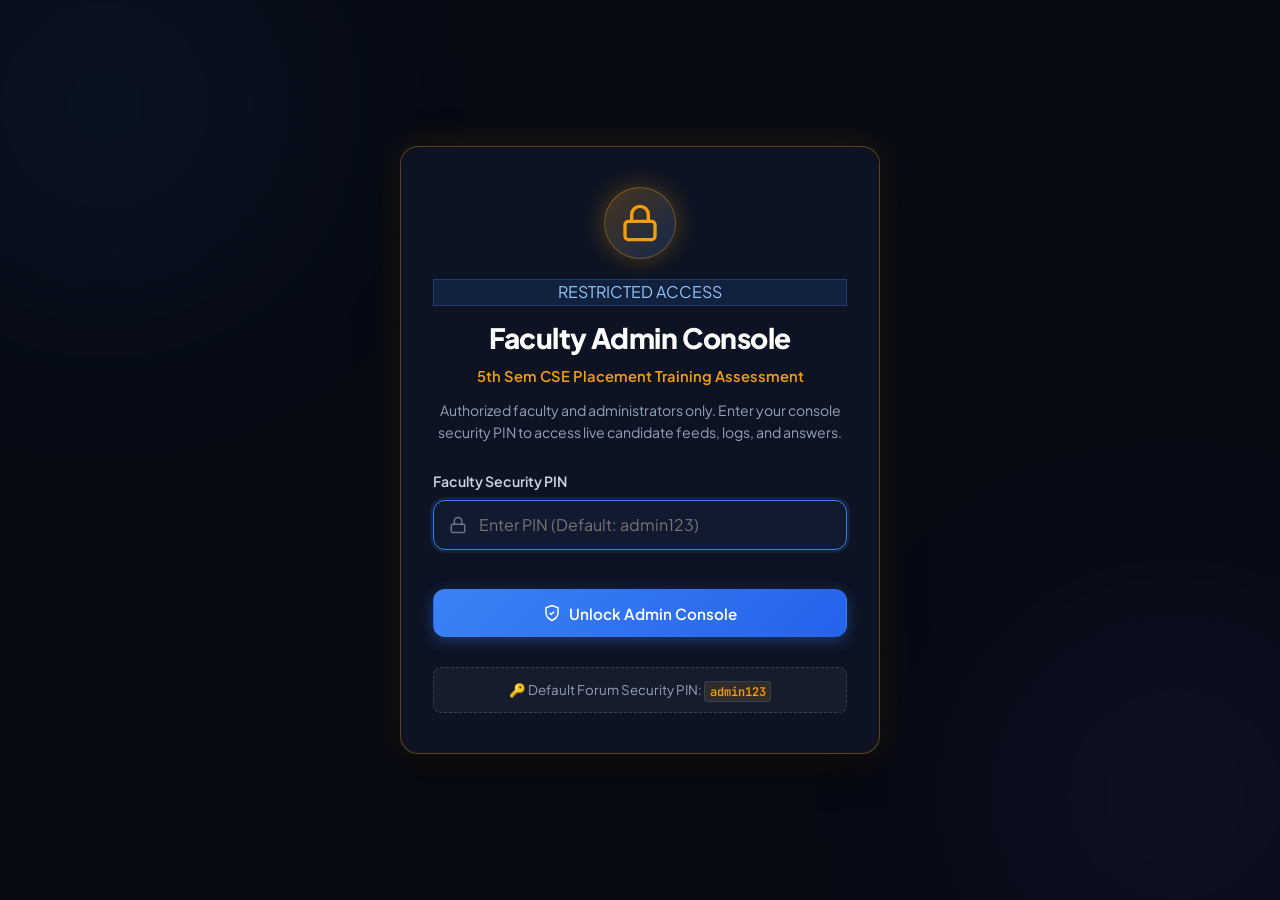
==== admin.html @ 7b8ca548 "Add CSE placement quiz arena Co-authored-by: Copilot <223556219+Copilot@users.noreply.github.com>" ====
<!DOCTYPE html>
<html lang="en">
<head>
  <meta charset="UTF-8">
  <meta name="viewport" content="width=device-width, initial-scale=1.0, maximum-scale=5.0, viewport-fit=cover">
  <meta name="theme-color" content="#070b14">
  <title>Faculty Admin Console | CSE Placement Quiz Arena</title>
  <meta name="description" content="Official Faculty and Administrator Console for monitoring live placement quiz attempts, tracking proctoring violations, reviewing student answer sheets, and analyzing question-level performance.">
  <!-- Fonts -->
  <link rel="preconnect" href="https://fonts.googleapis.com">
  <link rel="preconnect" href="https://fonts.gstatic.com" crossorigin>
  <link href="https://fonts.googleapis.com/css2?family=Plus+Jakarta+Sans:wght@400;500;600;700;800&family=JetBrains+Mono:wght@400;500;600&display=swap" rel="stylesheet">
  <link rel="stylesheet" href="style.css">
  <link rel="stylesheet" href="admin.css">
</head>
<body class="dark-theme admin-body">

  <!-- Ambient Glows -->
  <div class="ambient-glow glow-top-left"></div>
  <div class="ambient-glow glow-bottom-right"></div>

  <!-- Notification Toast Container -->
  <div id="toastContainer" class="toast-container" aria-live="polite"></div>

  <!-- ========================================== -->
  <!-- FACULTY LOGIN GATE / SECURITY SCREEN       -->
  <!-- ========================================== -->
  <div id="adminAuthGate" class="admin-auth-screen">
    <div class="card admin-auth-card">
      <div class="admin-auth-icon">
        <svg width="40" height="40" viewBox="0 0 24 24" fill="none" stroke="currentColor" stroke-width="2" stroke-linecap="round" stroke-linejoin="round">
          <rect width="18" height="11" x="3" y="11" rx="2" ry="2"/>
          <path d="M7 11V7a5 5 0 0 1 10 0v4"/>
        </svg>
      </div>

      <div class="badge-pill pill-primary" style="margin-bottom: 0.6rem;">RESTRICTED ACCESS</div>
      <h1 class="auth-title">Faculty Admin Console</h1>
      <p class="auth-subtitle">5th Sem CSE Placement Training Assessment</p>
      <p class="auth-desc">Authorized faculty and administrators only. Enter your console security PIN to access live candidate feeds, logs, and answers.</p>

      <form id="adminAuthForm" class="auth-form" novalidate>
        <div class="form-field">
          <label for="adminPinInput">Faculty Security PIN</label>
          <div class="input-container">
            <svg class="field-icon" width="18" height="18" viewBox="0 0 24 24" fill="none" stroke="currentColor" stroke-width="2"><rect width="18" height="11" x="3" y="11" rx="2" ry="2"/><path d="M7 11V7a5 5 0 0 1 10 0v4"/></svg>
            <input type="password" id="adminPinInput" placeholder="Enter PIN (Default: admin123)" autocomplete="current-password" required>
          </div>
          <div id="pinError" class="validation-message">Incorrect security PIN. Please try again.</div>
        </div>

        <button type="submit" id="unlockAdminBtn" class="btn btn-primary btn-full btn-touch">
          <svg width="18" height="18" viewBox="0 0 24 24" fill="none" stroke="currentColor" stroke-width="2"><path d="M12 22s8-4 8-10V5l-8-3-8 3v7c0 6 8 10 8 10z"/><polyline points="9 12 11 14 15 10"/></svg>
          <span>Unlock Admin Console</span>
        </button>

        <div class="pin-hint-box">
          <small>🔑 Default Forum Security PIN: <code>admin123</code></small>
        </div>
      </form>
    </div>
  </div>

  <!-- ========================================== -->
  <!-- MAIN ADMIN CONSOLE CONTENT                 -->
  <!-- ========================================== -->
  <div id="adminMainWrapper" class="admin-wrapper hidden">

    <!-- ADMIN HEADER & MASTHEAD -->
    <header class="admin-top-bar">
      <div class="admin-brand">
        <div class="admin-crest">
          <svg width="24" height="24" viewBox="0 0 24 24" fill="none" stroke="currentColor" stroke-width="2" stroke-linecap="round" stroke-linejoin="round">
            <path d="M12 22s8-4 8-10V5l-8-3-8 3v7c0 6 8 10 8 10z"/>
            <path d="M9 12l2 2 4-4"/>
          </svg>
        </div>
        <div class="admin-brand-info">
          <div class="brand-line-one">
            <span class="admin-title">Faculty Admin Console</span>
            <span class="console-tag">RESTRICTED</span>
          </div>
          <span class="admin-subtitle">5th Sem CSE Placement Assessment • Real-Time Oversight</span>
        </div>
      </div>

      <!-- Live Sync Status -->
      <div class="live-sync-indicator">
        <span class="sync-dot"></span>
        <span class="sync-text" id="syncStatusText">Live Feed Active</span>
      </div>

      <!-- Global Toolbar Actions -->
      <div class="admin-actions-bar">
        <button id="exportCsvBtn" class="btn btn-primary btn-sm btn-touch">
          <svg width="15" height="15" viewBox="0 0 24 24" fill="none" stroke="currentColor" stroke-width="2"><path d="M21 15v4a2 2 0 0 1-2 2H5a2 2 0 0 1-2-2v-4"/><polyline points="7 10 12 15 17 10"/><line x1="12" y1="15" x2="12" y2="3"/></svg>
          <span>Export CSV</span>
        </button>
        <button id="refreshFeedBtn" class="btn btn-secondary btn-sm btn-touch" title="Manually refresh all session records">
          <svg width="15" height="15" viewBox="0 0 24 24" fill="none" stroke="currentColor" stroke-width="2"><path d="M21 2v6h-6"/><path d="M3 12a9 9 0 0 1 15-6.7L21 8"/><path d="M3 22v-6h6"/><path d="M21 12a9 9 0 0 1-15 6.7L3 16"/></svg>
          <span>Refresh</span>
        </button>
        <button id="lockAdminBtn" class="btn btn-outline btn-sm btn-touch" title="Lock Console">
          <svg width="15" height="15" viewBox="0 0 24 24" fill="none" stroke="currentColor" stroke-width="2"><rect width="18" height="11" x="3" y="11" rx="2" ry="2"/><path d="M7 11V7a5 5 0 0 1 10 0v4"/></svg>
          <span>Lock</span>
        </button>
        <button id="clearAllRecordsBtn" class="btn btn-ghost text-rose btn-sm btn-touch" title="Clear all local candidate logs">
          <svg width="15" height="15" viewBox="0 0 24 24" fill="none" stroke="currentColor" stroke-width="2"><polyline points="3 6 5 6 21 6"/><path d="M19 6v14a2 2 0 0 1-2 2H7a2 2 0 0 1-2-2V6m3 0V4a2 2 0 0 1 2-2h4a2 2 0 0 1 2 2v2"/></svg>
          <span>Reset</span>
        </button>
      </div>
    </header>

    <!-- MAIN ADMIN DASHBOARD CONTAINER -->
    <main class="admin-main-container">
      
      <!-- 6 Executive KPI Metric Tiles -->
      <section class="kpi-grid">
        <div class="card kpi-card border-blue">
          <div class="kpi-icon-box icon-blue">
            <svg width="24" height="24" viewBox="0 0 24 24" fill="none" stroke="currentColor" stroke-width="2"><path d="M17 21v-2a4 4 0 0 0-4-4H5a4 4 0 0 0-4 4v2"/><circle cx="9" cy="7" r="4"/><path d="M23 21v-2a4 4 0 0 0-3-3.87"/><path d="M16 3.13a4 4 0 0 1 0 7.75"/></svg>
          </div>
          <div class="kpi-details">
            <span class="kpi-label">Total Submissions</span>
            <strong id="kpiTotalCandidates" class="kpi-value">0</strong>
            <span class="kpi-hint">Completed attempts logged</span>
          </div>
        </div>

        <div class="card kpi-card border-purple">
          <div class="kpi-icon-box icon-purple">
            <svg width="24" height="24" viewBox="0 0 24 24" fill="none" stroke="currentColor" stroke-width="2"><circle cx="12" cy="8" r="7"/><polyline points="8.21 13.89 7 23 12 20 17 23 15.79 13.88"/></svg>
          </div>
          <div class="kpi-details">
            <span class="kpi-label">Class Average Score</span>
            <strong id="kpiAverageScore" class="kpi-value">0.0 <small>/ 30</small></strong>
            <span class="kpi-hint" id="kpiAveragePct">0.0% Mean Accuracy</span>
          </div>
        </div>

        <div class="card kpi-card border-green">
          <div class="kpi-icon-box icon-green">
            <svg width="24" height="24" viewBox="0 0 24 24" fill="none" stroke="currentColor" stroke-width="2"><polyline points="20 6 9 17 4 12"/></svg>
          </div>
          <div class="kpi-details">
            <span class="kpi-label">Placement Ready (27+)</span>
            <strong id="kpiPlacementReadyCount" class="kpi-value text-green">0</strong>
            <span class="kpi-hint" id="kpiPlacementReadyPct">0% of cohort</span>
          </div>
        </div>

        <div class="card kpi-card border-gold">
          <div class="kpi-icon-box icon-gold">
            <svg width="24" height="24" viewBox="0 0 24 24" fill="none" stroke="currentColor" stroke-width="2"><circle cx="12" cy="12" r="10"/><path d="m9 12 2 2 4-4"/></svg>
          </div>
          <div class="kpi-details">
            <span class="kpi-label">Cohort High Score</span>
            <strong id="kpiHighScore" class="kpi-value">0 <small>/ 30</small></strong>
            <span class="kpi-hint" id="kpiHighScoreStudent">Top Performer</span>
          </div>
        </div>

        <div class="card kpi-card border-rose">
          <div class="kpi-icon-box icon-rose">
            <svg width="24" height="24" viewBox="0 0 24 24" fill="none" stroke="currentColor" stroke-width="2"><circle cx="12" cy="12" r="10"/><line x1="12" y1="8" x2="12" y2="12"/><line x1="12" y1="16" x2="12.01" y2="16"/></svg>
          </div>
          <div class="kpi-details">
            <span class="kpi-label">Tab-Switch Violations</span>
            <strong id="kpiViolationCount" class="kpi-value text-rose">0</strong>
            <span class="kpi-hint">Terminated for cheating</span>
          </div>
        </div>

        <div class="card kpi-card border-emerald">
          <div class="kpi-icon-box icon-emerald">
            <svg width="24" height="24" viewBox="0 0 24 24" fill="none" stroke="currentColor" stroke-width="2"><circle cx="12" cy="12" r="10"/><polyline points="12 6 12 12 16 14"/></svg>
          </div>
          <div class="kpi-details">
            <span class="kpi-label">Live Active Sessions</span>
            <strong id="kpiActiveSessionsCount" class="kpi-value text-blue">0</strong>
            <span class="kpi-hint" id="kpiActiveDetails">No active candidate</span>
          </div>
        </div>
      </section>

      <!-- REAL-TIME ACTIVE SESSIONS BANNER -->
      <section id="activeSessionsSection" class="active-sessions-panel card hidden">
        <div class="panel-header-row">
          <div class="panel-title-group">
            <span class="pulse-indicator"></span>
            <h3 class="panel-title">In-Progress Assessment Feed</h3>
          </div>
          <span class="badge-pill pill-primary">Live Candidate Sync</span>
        </div>
        <div id="activeSessionsList" class="active-sessions-list">
          <!-- Generated dynamically via JS -->
        </div>
      </section>

      <!-- CANDIDATE DIRECTORY & SUBMISSIONS TABLE -->
      <section class="card directory-card">
        <div class="directory-toolbar">
          <div class="dir-title-box">
            <h2 class="dir-title">Candidate Assessment Log</h2>
            <p class="dir-desc">Complete chronological record of student submissions, scores, and proctoring logs.</p>
          </div>

          <div class="dir-controls">
            <!-- Search input -->
            <div class="dir-search-wrap">
              <svg class="search-icon" width="16" height="16" viewBox="0 0 24 24" fill="none" stroke="currentColor" stroke-width="2"><circle cx="11" cy="11" r="8"/><line x1="21" y1="21" x2="16.65" y2="16.65"/></svg>
              <input type="text" id="candidateSearchInput" placeholder="Search by Student Name or USN..." autocomplete="off">
            </div>

            <!-- Status Filter Pills -->
            <div class="dir-filters">
              <button class="dir-filter-tab active" data-filter="all">All (<span id="countTabAll">0</span>)</button>
              <button class="dir-filter-tab" data-filter="completed">Completed (<span id="countTabCompleted">0</span>)</button>
              <button class="dir-filter-tab filter-disqualified" data-filter="disqualified">⚠️ Disqualified (<span id="countTabDisqualified">0</span>)</button>
              <button class="dir-filter-tab" data-filter="top">Placement Ready (<span id="countTabTop">0</span>)</button>
            </div>
          </div>
        </div>

        <!-- Candidate Submissions Table -->
        <div class="table-responsive">
          <table class="admin-table" id="candidatesTable">
            <thead>
              <tr>
                <th>ID</th>
                <th>Date &amp; Time</th>
                <th>Student Name</th>
                <th>USN</th>
                <th>Score (/30)</th>
                <th>Accuracy</th>
                <th>Duration</th>
                <th>Proctoring Status</th>
                <th>Verdict</th>
                <th>Actions</th>
              </tr>
            </thead>
            <tbody id="candidatesTableBody">
              <!-- Dynamic rows -->
            </tbody>
          </table>
        </div>

        <!-- Empty State -->
        <div id="tableEmptyState" class="table-empty-box hidden">
          <div class="empty-icon">📂</div>
          <h3>No Assessment Records Found</h3>
          <p>No student submissions match your query. Students who take the quiz from the student portal will appear here in real time.</p>
        </div>
      </section>

      <!-- QUESTION-LEVEL ERROR & DIFFICULTY ANALYTICS -->
      <section class="card analytics-card">
        <div class="analytics-header">
          <div>
            <h3 class="analytics-title">Question-Level Performance &amp; Difficulty Matrix</h3>
            <p class="analytics-subtitle">Item analysis across all 30 syllabus questions to identify cohort knowledge gaps and challenging topics.</p>
          </div>
        </div>

        <div class="question-analytics-grid" id="questionAnalyticsGrid">
          <!-- 30 question cards generated dynamically -->
        </div>
      </section>

    </main>
  </div>

  <!-- ========================================== -->
  <!-- MODAL: CANDIDATE SUBMISSION INSPECTOR      -->
  <!-- ========================================== -->
  <div id="inspectorModal" class="modal-overlay" role="dialog" aria-modal="true" aria-labelledby="inspectorCandidateName">
    <div class="card modal-content-box modal-wide inspector-modal-box">
      <div class="inspector-header">
        <div>
          <span class="meta-pill pill-primary">CANDIDATE RESPONSE AUDIT</span>
          <h2 id="inspectorCandidateName" class="inspector-name">Candidate Name</h2>
          <div class="inspector-meta-row">
            <span class="inspector-meta-tag">USN: <strong id="inspectorCandidateUSN">USN</strong></span>
            <span class="inspector-meta-tag">Timestamp: <strong id="inspectorTimestamp">Date</strong></span>
            <span class="inspector-meta-tag">Time Taken: <strong id="inspectorDuration">Duration</strong></span>
            <span class="inspector-meta-tag">Score: <strong id="inspectorScore" class="text-green">0 / 30</strong> (<span id="inspectorPct">0%</span>)</span>
          </div>
        </div>
        <button id="closeInspectorModalBtn" class="modal-close-btn" aria-label="Close Inspector">&times;</button>
      </div>

      <div id="inspectorViolationNotice" class="alert-box-warning hidden" style="margin: 1rem 0;">
        ⚠️ <strong>Security Violation:</strong> This candidate was disqualified and auto-submitted for switching browser tabs or leaving the examination app.
      </div>

      <div class="inspector-body" id="inspectorQuestionsList">
        <!-- 30 question responses rendered dynamically -->
      </div>

      <div class="modal-footer-toolbar" style="margin-top: 1.5rem;">
        <button id="printInspectorSheetBtn" class="btn btn-secondary btn-touch">
          <svg width="15" height="15" viewBox="0 0 24 24" fill="none" stroke="currentColor" stroke-width="2"><polyline points="6 9 6 2 18 2 18 9"/><path d="M6 18H4a2 2 0 0 1-2-2v-5a2 2 0 0 1 2-2h16a2 2 0 0 1 2 2v5a2 2 0 0 1-2 2h-2"/><rect width="12" height="8" x="6" y="14"/></svg>
          <span>Print Audit Sheet</span>
        </button>
        <button id="closeInspectorFooterBtn" class="btn btn-primary btn-touch">Close</button>
      </div>
    </div>
  </div>

  <!-- Scripts -->
  <script src="questions.js"></script>
  <script src="admin.js"></script>
</body>
</html>
---- style.css ----
/* ==========================================================================
   CSE PLACEMENT QUIZ ARENA - STYLESHEET
   Mobile-First & Fully Responsive Architecture (Phone, Tablet, Desktop)
   Dark Navy / Charcoal Theme with Electric Blue & Violet Accents
   Includes Strict Tab-Switching Proctoring & Native-App Style Mobile UI
   ========================================================================== */

:root {
  /* Color Palette */
  --bg-dark: #070a12;
  --bg-canvas: #0c1220;
  --bg-surface: #111a2e;
  --bg-surface-elevated: #16223b;
  --bg-card: rgba(17, 26, 46, 0.88);
  --bg-card-hover: rgba(22, 34, 59, 0.96);
  --bg-input: #0e1526;

  /* Accent Colors */
  --primary: #3b82f6;
  --primary-hover: #2563eb;
  --primary-glow: rgba(59, 130, 246, 0.35);
  --primary-subtle: rgba(59, 130, 246, 0.12);

  --violet: #8b5cf6;
  --violet-hover: #7c3aed;
  --violet-glow: rgba(139, 92, 246, 0.3);
  --violet-subtle: rgba(139, 92, 246, 0.12);

  --emerald: #10b981;
  --emerald-hover: #059669;
  --emerald-subtle: rgba(16, 185, 129, 0.15);
  --emerald-border: rgba(16, 185, 129, 0.4);

  --amber: #f59e0b;
  --amber-subtle: rgba(245, 158, 11, 0.15);
  --amber-border: rgba(245, 158, 11, 0.4);

  --rose: #ef4444;
  --rose-subtle: rgba(239, 68, 68, 0.15);
  --rose-border: rgba(239, 68, 68, 0.4);

  /* Text Colors */
  --text-main: #f8fafc;
  --text-secondary: #cbd5e1;
  --text-muted: #94a3b8;
  --text-dim: #64748b;

  /* Borders & Shadows */
  --border-subtle: rgba(255, 255, 255, 0.08);
  --border-medium: rgba(255, 255, 255, 0.15);
  --border-primary: rgba(59, 130, 246, 0.4);
  --shadow-sm: 0 2px 8px rgba(0, 0, 0, 0.3);
  --shadow-md: 0 8px 24px rgba(0, 0, 0, 0.4);
  --shadow-lg: 0 16px 40px rgba(0, 0, 0, 0.5);
  --shadow-glow: 0 0 25px var(--primary-glow);

  /* Radii */
  --radius-sm: 8px;
  --radius-md: 12px;
  --radius-lg: 18px;
  --radius-xl: 26px;
  --radius-full: 9999px;

  /* Typography */
  --font-sans: 'Plus Jakarta Sans', system-ui, -apple-system, sans-serif;
  --font-mono: 'JetBrains Mono', monospace;
  --transition: all 0.2s cubic-bezier(0.16, 1, 0.3, 1);
}

/* ==========================================================================
   RESET & MOBILE BASE STYLES
   ========================================================================== */

*, *::before, *::after {
  box-sizing: border-box;
  margin: 0;
  padding: 0;
  -webkit-tap-highlight-color: transparent;
}

html {
  scroll-behavior: smooth;
  font-size: 16px;
}

body {
  font-family: var(--font-sans);
  background-color: var(--bg-dark);
  color: var(--text-main);
  line-height: 1.55;
  min-height: 100vh;
  min-height: 100dvh;
  position: relative;
  overflow-x: hidden;
  -webkit-font-smoothing: antialiased;
}

/* Code badge snippet styling */
code, .code-snippet {
  font-family: var(--font-mono);
  background-color: rgba(59, 130, 246, 0.12);
  color: #93c5fd;
  padding: 0.15rem 0.45rem;
  border-radius: 4px;
  border: 1px solid rgba(59, 130, 246, 0.25);
  font-size: 0.9em;
  font-weight: 500;
  word-break: break-word;
}

/* Ambient Glow Blobs */
.ambient-glow {
  position: fixed;
  width: 450px;
  height: 450px;
  border-radius: 50%;
  filter: blur(130px);
  pointer-events: none;
  z-index: 0;
  opacity: 0.18;
}

.glow-top-left {
  top: -120px;
  left: -120px;
  background: radial-gradient(circle, var(--primary) 0%, transparent 70%);
}

.glow-bottom-right {
  bottom: -120px;
  right: -120px;
  background: radial-gradient(circle, var(--violet) 0%, transparent 70%);
}

/* ==========================================================================
   SCREEN MANAGEMENT
   ========================================================================== */

.screen {
  display: none;
  position: relative;
  z-index: 1;
  width: 100%;
  animation: fadeIn 0.25s cubic-bezier(0.16, 1, 0.3, 1) forwards;
}

.screen.active {
  display: block;
}

@keyframes fadeIn {
  from {
    opacity: 0;
    transform: translateY(6px);
  }
  to {
    opacity: 1;
    transform: translateY(0);
  }
}

/* Card Base */
.card {
  background: var(--bg-card);
  backdrop-filter: blur(14px);
  -webkit-backdrop-filter: blur(14px);
  border: 1px solid var(--border-subtle);
  border-radius: var(--radius-lg);
  box-shadow: var(--shadow-md);
  transition: var(--transition);
}

/* Utility Colors & Text */
.text-green { color: var(--emerald) !important; }
.text-amber { color: var(--amber) !important; }
.text-rose { color: var(--rose) !important; }
.text-blue { color: var(--primary) !important; }
.hidden { display: none !important; }

/* ==========================================================================
   BUTTONS & TOUCH CONTROLS
   ========================================================================== */

.btn {
  display: inline-flex;
  align-items: center;
  justify-content: center;
  gap: 0.5rem;
  padding: 0.75rem 1.4rem;
  font-family: var(--font-sans);
  font-size: 0.95rem;
  font-weight: 600;
  border-radius: var(--radius-md);
  border: 1px solid transparent;
  cursor: pointer;
  transition: var(--transition);
  text-decoration: none;
  user-select: none;
  white-space: nowrap;
  touch-action: manipulation;
}

.btn:active, .btn-touch:active {
  transform: scale(0.97);
}

.btn:disabled {
  opacity: 0.45;
  cursor: not-allowed;
  pointer-events: none;
}

.btn-touch {
  min-height: 48px;
}

.btn-primary {
  background: linear-gradient(135deg, var(--primary) 0%, #2563eb 100%);
  color: #ffffff;
  box-shadow: 0 4px 14px var(--primary-glow);
}

.btn-primary:hover:not(:disabled) {
  background: linear-gradient(135deg, #60a5fa 0%, var(--primary) 100%);
  box-shadow: 0 6px 20px rgba(59, 130, 246, 0.5);
}

.btn-accent {
  background: linear-gradient(135deg, var(--violet) 0%, #6d28d9 100%);
  color: #ffffff;
  box-shadow: 0 4px 14px var(--violet-glow);
}

.btn-secondary {
  background: var(--bg-surface);
  border: 1px solid var(--border-medium);
  color: var(--text-secondary);
}

.btn-outline {
  background: transparent;
  border: 1px solid var(--border-medium);
  color: var(--text-secondary);
}

.btn-danger {
  background: linear-gradient(135deg, #ef4444 0%, #dc2626 100%);
  color: #ffffff;
  box-shadow: 0 4px 12px rgba(239, 68, 68, 0.3);
}

.btn-ghost {
  background: transparent;
  border: none;
  color: var(--text-muted);
}

.btn-cta {
  padding: 0.9rem 1.8rem;
  font-size: 1.05rem;
}

.btn-sm {
  padding: 0.45rem 0.9rem;
  font-size: 0.85rem;
  min-height: 38px;
}

.btn-full {
  width: 100%;
}

/* ==========================================================================
   SCREEN 1: LANDING & REGISTRATION (PHONE OPTIMIZED)
   ========================================================================== */

.landing-hero {
  text-align: center;
  padding: 2.2rem 1.2rem 1.4rem;
  max-width: 880px;
  margin: 0 auto;
}

.hero-top-badge {
  display: inline-flex;
  align-items: center;
  gap: 0.4rem;
  padding: 0.3rem 0.8rem;
  background: rgba(59, 130, 246, 0.1);
  border: 1px solid rgba(59, 130, 246, 0.25);
  border-radius: var(--radius-full);
  font-size: 0.76rem;
  font-weight: 700;
  color: #93c5fd;
  text-transform: uppercase;
  letter-spacing: 0.05em;
  margin-bottom: 0.9rem;
}

.pulse-indicator {
  width: 8px;
  height: 8px;
  background-color: var(--emerald);
  border-radius: 50%;
  box-shadow: 0 0 8px var(--emerald);
  animation: pulse 2s infinite;
}

@keyframes pulse {
  0%, 100% { opacity: 1; transform: scale(1); }
  50% { opacity: 0.4; transform: scale(0.8); }
}

.hero-logo-box {
  margin-bottom: 0.8rem;
}

.logo-shield {
  width: 64px;
  height: 64px;
  border-radius: var(--radius-md);
  background: linear-gradient(135deg, rgba(59, 130, 246, 0.2) 0%, rgba(139, 92, 246, 0.2) 100%);
  border: 1px solid var(--border-medium);
  display: inline-flex;
  align-items: center;
  justify-content: center;
  color: var(--primary);
  box-shadow: 0 8px 30px var(--primary-glow);
}

.hero-headline {
  font-size: 2.2rem;
  font-weight: 800;
  letter-spacing: -0.03em;
  background: linear-gradient(135deg, #ffffff 30%, #94a3b8 100%);
  -webkit-background-clip: text;
  -webkit-text-fill-color: transparent;
  margin-bottom: 0.3rem;
  line-height: 1.15;
}

.hero-subheadline {
  font-size: 1.05rem;
  font-weight: 600;
  color: #a78bfa;
  margin-bottom: 0.8rem;
}

.hero-brief {
  color: var(--text-muted);
  font-size: 0.92rem;
  max-width: 640px;
  margin: 0 auto 1.2rem;
  line-height: 1.5;
}

/* Strict Proctoring Alert Banner */
.proctoring-alert-banner {
  display: flex;
  align-items: flex-start;
  gap: 0.7rem;
  padding: 0.85rem 1.1rem;
  background: rgba(239, 68, 68, 0.12);
  border: 1.5px solid var(--rose-border);
  border-radius: var(--radius-md);
  color: #fca5a5;
  font-size: 0.85rem;
  text-align: left;
  max-width: 720px;
  margin: 0 auto;
  line-height: 1.45;
}

.proctoring-alert-banner svg {
  color: var(--rose);
  flex-shrink: 0;
  margin-top: 2px;
}

/* Landing Layout Grid */
.landing-content {
  max-width: 1040px;
  margin: 0 auto;
  padding: 0.8rem 1.2rem 3rem;
  display: grid;
  grid-template-columns: 1fr 1fr;
  gap: 1.6rem;
  align-items: start;
}

.registration-card {
  padding: 1.8rem;
  border-color: rgba(59, 130, 246, 0.2);
}

.card-badge {
  display: inline-flex;
  align-items: center;
  gap: 0.4rem;
  font-size: 0.78rem;
  font-weight: 700;
  color: var(--primary);
  text-transform: uppercase;
  letter-spacing: 0.04em;
  margin-bottom: 0.4rem;
}

.form-title {
  font-size: 1.35rem;
  font-weight: 800;
  color: var(--text-main);
  margin-bottom: 0.25rem;
}

.form-instructions {
  color: var(--text-muted);
  font-size: 0.88rem;
  margin-bottom: 1.4rem;
}

.form-field {
  margin-bottom: 1.2rem;
}

.form-field label {
  display: block;
  font-size: 0.88rem;
  font-weight: 600;
  color: var(--text-secondary);
  margin-bottom: 0.4rem;
}

.required-star {
  color: var(--rose);
}

.input-container {
  position: relative;
  display: flex;
  align-items: center;
}

.field-icon {
  position: absolute;
  left: 1rem;
  color: var(--text-dim);
  pointer-events: none;
}

/* Crucial iOS fix: font-size 16px prevents mobile browser auto-zoom! */
.input-container input {
  width: 100%;
  padding: 0.85rem 1rem 0.85rem 2.8rem;
  background-color: var(--bg-input);
  border: 1px solid var(--border-medium);
  border-radius: var(--radius-md);
  color: var(--text-main);
  font-family: var(--font-sans);
  font-size: 16px;
  outline: none;
  transition: var(--transition);
  -webkit-appearance: none;
}

.input-container input:focus {
  border-color: var(--primary);
  background-color: #111a2f;
  box-shadow: 0 0 0 3px var(--primary-subtle);
}

.input-container.error input {
  border-color: var(--rose);
  box-shadow: 0 0 0 3px var(--rose-subtle);
}

.validation-message {
  display: none;
  color: var(--rose);
  font-size: 0.8rem;
  font-weight: 500;
  margin-top: 0.4rem;
}

.validation-message.visible {
  display: block;
  animation: shake 0.3s cubic-bezier(0.36, 0.07, 0.19, 0.97) both;
}

@keyframes shake {
  10%, 90% { transform: translate3d(-1px, 0, 0); }
  20%, 80% { transform: translate3d(2px, 0, 0); }
  30%, 50%, 70% { transform: translate3d(-3px, 0, 0); }
  40%, 60% { transform: translate3d(3px, 0, 0); }
}

.form-button-group {
  display: flex;
  flex-direction: column;
  gap: 0.8rem;
  margin-top: 1.5rem;
}

/* Resume Banner */
.resume-session-banner {
  margin-top: 1.2rem;
  padding: 0.9rem 1rem;
  background: rgba(139, 92, 246, 0.12);
  border: 1px solid rgba(139, 92, 246, 0.3);
  border-radius: var(--radius-md);
  display: flex;
  align-items: center;
  gap: 0.8rem;
}

.resume-icon {
  font-size: 1.3rem;
}

.resume-info {
  flex: 1;
}

.resume-info strong {
  display: block;
  font-size: 0.88rem;
  color: #c4b5fd;
}

.resume-info p {
  font-size: 0.78rem;
  color: var(--text-muted);
}

/* Instructions Panel */
.instructions-card {
  padding: 1.8rem;
}

.instructions-header {
  font-size: 1.2rem;
  font-weight: 700;
  color: var(--text-main);
  margin-bottom: 1.2rem;
}

.rules-grid {
  display: grid;
  grid-template-columns: 1fr;
  gap: 1rem;
  margin-bottom: 1.5rem;
}

.rule-box {
  display: flex;
  gap: 0.85rem;
  align-items: flex-start;
}

.rule-icon-circle {
  width: 40px;
  height: 40px;
  border-radius: var(--radius-md);
  display: flex;
  align-items: center;
  justify-content: center;
  flex-shrink: 0;
}

.blue-glow { background: var(--primary-subtle); color: var(--primary); }
.purple-glow { background: var(--violet-subtle); color: var(--violet); }
.green-glow { background: var(--emerald-subtle); color: var(--emerald); }
.rose-glow { background: var(--rose-subtle); color: var(--rose); }
.amber-glow { background: var(--amber-subtle); color: var(--amber); }

.rule-info h4 {
  font-size: 0.95rem;
  font-weight: 700;
  color: var(--text-main);
  margin-bottom: 0.15rem;
}

.rule-info p {
  font-size: 0.82rem;
  color: var(--text-muted);
  line-height: 1.4;
}

.keyboard-tips-banner {
  background: var(--bg-surface);
  border: 1px solid var(--border-subtle);
  border-radius: var(--radius-md);
  padding: 0.85rem 1rem;
}

.kbd-title {
  font-size: 0.78rem;
  font-weight: 700;
  color: var(--primary);
  text-transform: uppercase;
  letter-spacing: 0.05em;
  margin-bottom: 0.4rem;
}

.kbd-items {
  display: flex;
  flex-direction: column;
  gap: 0.35rem;
  font-size: 0.8rem;
  color: var(--text-secondary);
}

/* Landing Footer */
.landing-footer {
  border-top: 1px solid var(--border-subtle);
  background: rgba(12, 18, 32, 0.8);
  padding: 1.2rem;
  font-size: 0.82rem;
  color: var(--text-muted);
}

.footer-inner {
  max-width: 1040px;
  margin: 0 auto;
  display: flex;
  align-items: center;
  justify-content: space-between;
  flex-wrap: wrap;
  gap: 0.8rem;
}

.admin-portal-link {
  display: inline-flex;
  align-items: center;
  gap: 0.4rem;
  color: #a78bfa;
  text-decoration: none;
  font-weight: 600;
  padding: 0.4rem 0.8rem;
  border: 1px solid rgba(139, 92, 246, 0.3);
  border-radius: var(--radius-sm);
  background: var(--violet-subtle);
}

/* ==========================================================================
   SCREEN 2: ACTIVE QUIZ ARENA (COMPACT MOBILE NAV + WORKSPACE)
   ========================================================================== */

/* Sticky Mobile Top Bar */
.quiz-navbar {
  position: sticky;
  top: 0;
  z-index: 50;
  background: rgba(10, 15, 26, 0.94);
  backdrop-filter: blur(16px);
  -webkit-backdrop-filter: blur(16px);
  border-bottom: 1px solid var(--border-subtle);
  padding: 0.65rem 1rem;
  display: flex;
  align-items: center;
  justify-content: space-between;
  gap: 0.6rem;
}

.nav-branding {
  display: flex;
  align-items: center;
  gap: 0.5rem;
  min-width: 0;
}

.nav-logo {
  width: 32px;
  height: 32px;
  background: linear-gradient(135deg, var(--primary) 0%, var(--violet) 100%);
  border-radius: var(--radius-sm);
  display: flex;
  align-items: center;
  justify-content: center;
  color: #ffffff;
  flex-shrink: 0;
}

.candidate-pill-compact {
  display: flex;
  flex-direction: column;
  line-height: 1.15;
  min-width: 0;
}

.cand-name-val {
  font-size: 0.82rem;
  font-weight: 700;
  color: var(--text-main);
  white-space: nowrap;
  overflow: hidden;
  text-overflow: ellipsis;
  max-width: 110px;
}

.cand-usn-val {
  font-size: 0.7rem;
  font-family: var(--font-mono);
  color: #a78bfa;
}

/* Proctoring Pill */
.proctor-pill {
  display: flex;
  align-items: center;
  gap: 0.35rem;
  padding: 0.25rem 0.6rem;
  background: rgba(16, 185, 129, 0.1);
  border: 1px solid rgba(16, 185, 129, 0.3);
  border-radius: var(--radius-full);
  font-size: 0.72rem;
  font-weight: 700;
  color: #6ee7b7;
  flex-shrink: 0;
}

.proctor-dot {
  width: 6px;
  height: 6px;
  border-radius: 50%;
  background: var(--emerald);
  animation: pulse 1.5s infinite;
}

/* Timer Badge */
.timer-badge-container {
  display: flex;
  align-items: center;
  flex-shrink: 0;
}

.timer-badge {
  display: flex;
  align-items: center;
  gap: 0.4rem;
  background: var(--bg-surface);
  border: 1.5px solid rgba(59, 130, 246, 0.35);
  padding: 0.3rem 0.75rem;
  border-radius: var(--radius-full);
  transition: var(--transition);
}

.timer-clock-icon {
  color: var(--primary);
}

.timer-clock {
  font-family: var(--font-mono);
  font-size: 1.1rem;
  font-weight: 800;
  color: #60a5fa;
  letter-spacing: 0.04em;
}

.timer-badge.warning {
  border-color: var(--amber);
  background: rgba(245, 158, 11, 0.12);
}
.timer-badge.warning .timer-clock-icon,
.timer-badge.warning .timer-clock {
  color: var(--amber);
}

.timer-badge.critical {
  border-color: var(--rose);
  background: rgba(239, 68, 68, 0.15);
  animation: timerPulse 0.8s infinite alternate;
}
.timer-badge.critical .timer-clock-icon,
.timer-badge.critical .timer-clock {
  color: var(--rose);
}

@keyframes timerPulse {
  from { transform: scale(1); }
  to { transform: scale(1.04); }
}

/* Sub-Header Progress Bar on Mobile */
.mobile-sub-header {
  background: var(--bg-canvas);
  border-bottom: 1px solid var(--border-subtle);
  padding: 0.65rem 1.2rem;
}

.mobile-meta-row {
  display: flex;
  justify-content: space-between;
  align-items: center;
  margin-bottom: 0.45rem;
}

.meta-left {
  display: flex;
  align-items: center;
  gap: 0.45rem;
  flex-wrap: wrap;
}

.meta-pill {
  padding: 0.25rem 0.65rem;
  border-radius: var(--radius-full);
  font-size: 0.78rem;
  font-weight: 700;
}

.pill-primary {
  background: var(--primary-subtle);
  color: #93c5fd;
  border: 1px solid rgba(59, 130, 246, 0.3);
}

.pill-topic {
  background: var(--violet-subtle);
  color: #c4b5fd;
  border: 1px solid rgba(139, 92, 246, 0.3);
  max-width: 170px;
  white-space: nowrap;
  overflow: hidden;
  text-overflow: ellipsis;
}

.pill-violation {
  background: var(--rose-subtle);
  color: #f87171;
  border: 1px solid var(--rose-border);
}

.answered-text {
  font-size: 0.8rem;
  font-weight: 700;
  color: var(--text-muted);
  font-family: var(--font-mono);
}

.linear-progress-wrapper {
  width: 100%;
  height: 5px;
  background: var(--bg-surface);
  border-radius: var(--radius-full);
  overflow: hidden;
}

.linear-progress-fill {
  height: 100%;
  background: linear-gradient(90deg, var(--primary) 0%, var(--emerald) 100%);
  border-radius: var(--radius-full);
  transition: width 0.25s ease;
}

/* Quiz Body Container */
.quiz-body-container {
  max-width: 1340px;
  margin: 0 auto;
  padding: 1rem 1rem calc(80px + env(safe-area-inset-bottom, 10px));
  display: grid;
  grid-template-columns: 1fr 340px;
  gap: 1.5rem;
  align-items: start;
}

.question-workspace {
  display: flex;
  flex-direction: column;
  gap: 1rem;
}

/* Question Statement Card */
.question-card {
  padding: 1.4rem;
}

.question-header-row {
  display: flex;
  align-items: baseline;
  gap: 0.5rem;
  margin-bottom: 1.4rem;
}

.q-seq-num {
  font-family: var(--font-mono);
  font-size: 1.3rem;
  font-weight: 800;
  color: var(--primary);
  flex-shrink: 0;
}

.q-statement-text {
  font-size: 1.15rem;
  font-weight: 600;
  line-height: 1.45;
  color: var(--text-main);
}

/* Option Cards (Large Mobile Touch Targets) */
.options-container {
  display: grid;
  grid-template-columns: 1fr;
  gap: 0.75rem;
}

.option-box {
  display: flex;
  align-items: center;
  gap: 0.9rem;
  padding: 1rem 1.1rem;
  min-height: 54px;
  background: var(--bg-surface);
  border: 1.5px solid var(--border-subtle);
  border-radius: var(--radius-md);
  cursor: pointer;
  transition: var(--transition);
  position: relative;
  user-select: none;
  touch-action: manipulation;
}

.option-box:active {
  transform: scale(0.98);
  background: var(--bg-surface-elevated);
}

.option-letter-badge {
  width: 34px;
  height: 34px;
  border-radius: 50%;
  background: rgba(255, 255, 255, 0.05);
  border: 1.5px solid var(--border-medium);
  display: flex;
  align-items: center;
  justify-content: center;
  font-family: var(--font-mono);
  font-size: 0.92rem;
  font-weight: 700;
  color: var(--text-secondary);
  flex-shrink: 0;
  transition: var(--transition);
}

.option-label-text {
  font-size: 0.98rem;
  color: var(--text-secondary);
  flex: 1;
  line-height: 1.4;
}

/* Option Selected State */
.option-box.selected {
  background: rgba(59, 130, 246, 0.16);
  border-color: var(--primary);
  box-shadow: 0 0 16px rgba(59, 130, 246, 0.25);
}

.option-box.selected .option-letter-badge {
  background: var(--primary);
  border-color: var(--primary);
  color: #ffffff;
  box-shadow: 0 0 10px var(--primary-glow);
}

.option-box.selected .option-label-text {
  color: #ffffff;
  font-weight: 600;
}

/* Workspace Navigation Bar (Desktop) */
.workspace-nav-bar {
  display: flex;
  align-items: center;
  justify-content: space-between;
  gap: 0.8rem;
  margin-top: 0.5rem;
}

.nav-group-left, .nav-group-right {
  display: flex;
  align-items: center;
  gap: 0.6rem;
}

/* ==========================================================================
   PHONE STICKY BOTTOM ACTION TOOLBAR (MOBILE-FIRST)
   ========================================================================== */

.mobile-bottom-nav-bar {
  display: none; /* Desktop default */
  position: fixed;
  bottom: 0;
  left: 0;
  right: 0;
  z-index: 80;
  background: rgba(10, 16, 28, 0.95);
  backdrop-filter: blur(18px);
  -webkit-backdrop-filter: blur(18px);
  border-top: 1px solid rgba(255, 255, 255, 0.1);
  padding: 0.65rem 1rem calc(0.65rem + env(safe-area-inset-bottom, 0px));
  align-items: center;
  justify-content: space-between;
  gap: 0.6rem;
  box-shadow: 0 -8px 25px rgba(0, 0, 0, 0.5);
}

.mobile-nav-btn {
  display: inline-flex;
  align-items: center;
  justify-content: center;
  gap: 0.35rem;
  height: 48px;
  padding: 0 1rem;
  background: var(--bg-surface);
  border: 1px solid var(--border-medium);
  border-radius: var(--radius-md);
  color: var(--text-main);
  font-family: var(--font-sans);
  font-size: 0.95rem;
  font-weight: 700;
  cursor: pointer;
  touch-action: manipulation;
}

.mobile-nav-btn:active {
  transform: scale(0.96);
}

.mobile-nav-btn:disabled {
  opacity: 0.4;
  pointer-events: none;
}

.btn-nav-primary {
  background: linear-gradient(135deg, var(--primary) 0%, #2563eb 100%);
  color: #ffffff;
  border-color: transparent;
  flex: 1.2;
}

.mobile-palette-pill-btn {
  display: inline-flex;
  align-items: center;
  justify-content: center;
  gap: 0.4rem;
  height: 48px;
  padding: 0 0.9rem;
  background: var(--bg-surface-elevated);
  border: 1.5px solid var(--border-primary);
  border-radius: var(--radius-md);
  color: #93c5fd;
  font-family: var(--font-sans);
  font-size: 0.88rem;
  font-weight: 700;
  cursor: pointer;
  flex: 1.4;
  touch-action: manipulation;
}

.mobile-count-badge {
  background: var(--primary);
  color: #ffffff;
  font-size: 0.72rem;
  font-family: var(--font-mono);
  padding: 0.15rem 0.45rem;
  border-radius: var(--radius-full);
}

.mobile-clear-icon-btn {
  width: 44px;
  height: 48px;
  background: var(--bg-surface);
  border: 1px solid var(--border-subtle);
  border-radius: var(--radius-md);
  display: flex;
  align-items: center;
  justify-content: center;
  color: var(--text-muted);
  cursor: pointer;
  flex-shrink: 0;
  touch-action: manipulation;
}

/* ==========================================================================
   QUESTION PALETTE (DESKTOP SIDEBAR / PHONE BOTTOM SHEET)
   ========================================================================== */

.palette-sidebar {
  position: sticky;
  top: 75px;
}

.drawer-handle-bar {
  display: none;
  justify-content: center;
  padding: 0.4rem 0 0.8rem;
}

.drawer-drag-pill {
  width: 44px;
  height: 5px;
  background: rgba(255, 255, 255, 0.25);
  border-radius: var(--radius-full);
}

.palette-card {
  padding: 1.4rem;
}

.palette-top {
  display: flex;
  align-items: center;
  justify-content: space-between;
  margin-bottom: 1rem;
}

.palette-heading {
  display: flex;
  align-items: center;
  gap: 0.5rem;
  color: var(--text-main);
}

.palette-heading h3 {
  font-size: 1.05rem;
  font-weight: 700;
}

.btn-palette-close {
  display: none;
  background: transparent;
  border: none;
  color: var(--text-muted);
  font-size: 1.6rem;
  cursor: pointer;
  line-height: 1;
}

.palette-counters-row {
  display: grid;
  grid-template-columns: repeat(3, 1fr);
  gap: 0.45rem;
  margin-bottom: 1.2rem;
}

.p-counter {
  display: flex;
  flex-direction: column;
  align-items: center;
  padding: 0.55rem 0.25rem;
  border-radius: var(--radius-sm);
  background: var(--bg-surface);
  border: 1px solid var(--border-subtle);
}

.counter-val {
  font-size: 1.1rem;
  font-weight: 800;
}

.counter-name {
  font-size: 0.68rem;
  color: var(--text-dim);
  text-transform: uppercase;
  font-weight: 600;
}

.chip-answered .counter-val { color: var(--emerald); }
.chip-visited .counter-val { color: var(--amber); }
.chip-unvisited .counter-val { color: var(--text-muted); }

/* Palette Numbers Grid */
.palette-numbers-grid {
  display: grid;
  grid-template-columns: repeat(5, 1fr);
  gap: 0.55rem;
  max-height: 360px;
  overflow-y: auto;
  -webkit-overflow-scrolling: touch;
  padding-right: 0.2rem;
  margin-bottom: 1.2rem;
}

.palette-btn {
  aspect-ratio: 1;
  min-height: 44px;
  display: flex;
  align-items: center;
  justify-content: center;
  font-family: var(--font-mono);
  font-size: 0.92rem;
  font-weight: 700;
  border-radius: var(--radius-sm);
  border: 1px solid var(--border-subtle);
  background: var(--bg-surface);
  color: var(--text-muted);
  cursor: pointer;
  transition: var(--transition);
  touch-action: manipulation;
}

.palette-btn:active {
  transform: scale(0.94);
}

.palette-btn.unvisited {
  background: var(--bg-surface);
  border-color: var(--border-subtle);
  color: var(--text-dim);
}

.palette-btn.visited-unanswered {
  background: rgba(245, 158, 11, 0.12);
  border-color: var(--amber-border);
  color: #fcd34d;
}

.palette-btn.answered {
  background: linear-gradient(135deg, var(--emerald) 0%, #059669 100%);
  border-color: var(--emerald);
  color: #ffffff;
  font-weight: 800;
}

.palette-btn.current {
  border-color: #60a5fa !important;
  box-shadow: 0 0 0 2px var(--bg-card), 0 0 0 4px var(--primary) !important;
  font-weight: 800;
}

.palette-legend-box {
  display: flex;
  flex-direction: column;
  gap: 0.4rem;
  padding: 0.75rem;
  background: var(--bg-surface);
  border-radius: var(--radius-sm);
  margin-bottom: 1.1rem;
  font-size: 0.76rem;
  color: var(--text-secondary);
}

.legend-row {
  display: flex;
  justify-content: space-between;
}

.legend-entry {
  display: flex;
  align-items: center;
  gap: 0.4rem;
}

.legend-circle {
  width: 9px;
  height: 9px;
  border-radius: 50%;
}

.bg-current { background: var(--primary); }
.bg-answered { background: var(--emerald); }
.bg-visited { background: var(--amber); }
.bg-unvisited { background: var(--border-medium); }

/* Backdrop for Mobile Bottom Sheet */
.palette-overlay-backdrop {
  display: none;
  position: fixed;
  inset: 0;
  background: rgba(0, 0, 0, 0.7);
  backdrop-filter: blur(4px);
  -webkit-backdrop-filter: blur(4px);
  z-index: 85;
}

/* ==========================================================================
   SCREEN 3: TAB SWITCH VIOLATION SCREEN (PHONE OPTIMIZED)
   ========================================================================== */

.violation-container {
  max-width: 640px;
  margin: 2rem auto 4rem;
  padding: 0 1.2rem;
}

.violation-card {
  padding: 2rem 1.4rem;
  text-align: center;
  border-color: var(--rose-border);
  box-shadow: 0 0 35px rgba(239, 68, 68, 0.25);
}

.violation-icon-box {
  width: 72px;
  height: 72px;
  margin: 0 auto 1.2rem;
  border-radius: 50%;
  background: rgba(239, 68, 68, 0.15);
  border: 2px solid var(--rose);
  display: flex;
  align-items: center;
  justify-content: center;
  color: var(--rose);
  box-shadow: 0 0 25px rgba(239, 68, 68, 0.4);
}

.violation-title {
  font-size: 1.7rem;
  font-weight: 800;
  color: #f87171;
  margin-bottom: 0.35rem;
  line-height: 1.2;
}

.violation-subtitle {
  font-size: 0.95rem;
  color: var(--text-secondary);
  margin-bottom: 1.5rem;
}

.violation-details-card {
  background: var(--bg-surface);
  border: 1px solid var(--border-subtle);
  border-radius: var(--radius-md);
  padding: 1.2rem;
  margin-bottom: 1.5rem;
  text-align: left;
}

.v-row {
  display: flex;
  justify-content: space-between;
  align-items: center;
  padding: 0.55rem 0;
  font-size: 0.9rem;
  border-bottom: 1px solid rgba(255, 255, 255, 0.05);
}

.v-row:last-child {
  border-bottom: none;
}

.violation-warning-alert {
  padding: 1rem;
  background: rgba(239, 68, 68, 0.1);
  border: 1px solid var(--rose-border);
  border-radius: var(--radius-md);
  color: #fca5a5;
  font-size: 0.85rem;
  text-align: left;
  line-height: 1.5;
  margin-bottom: 1.6rem;
}

.violation-button-row {
  display: flex;
  flex-direction: column;
  gap: 0.8rem;
}

/* ==========================================================================
   SCREEN 4: RESULT DASHBOARD (PHONE OPTIMIZED)
   ========================================================================== */

.result-wrapper {
  max-width: 1040px;
  margin: 0 auto;
  padding: 1.8rem 1.2rem 4rem;
}

.result-hero-card {
  padding: 1.8rem;
  margin-bottom: 1.6rem;
  border-color: rgba(59, 130, 246, 0.25);
}

.hero-flex {
  display: flex;
  align-items: center;
  justify-content: space-between;
  gap: 1.5rem;
  flex-wrap: wrap;
}

.scorecard-chip {
  display: inline-block;
  padding: 0.25rem 0.7rem;
  background: var(--primary-subtle);
  border: 1px solid rgba(59, 130, 246, 0.3);
  border-radius: var(--radius-full);
  font-size: 0.72rem;
  font-weight: 700;
  color: #93c5fd;
  text-transform: uppercase;
  letter-spacing: 0.05em;
  margin-bottom: 0.5rem;
}

.scorecard-chip.violation-chip {
  background: var(--rose-subtle);
  border-color: var(--rose-border);
  color: #f87171;
}

.candidate-result-name {
  font-size: 1.8rem;
  font-weight: 800;
  color: var(--text-main);
  margin-bottom: 0.5rem;
  line-height: 1.2;
}

.candidate-meta-badges {
  display: flex;
  flex-wrap: wrap;
  gap: 0.5rem;
}

.meta-tag {
  display: inline-flex;
  align-items: center;
  gap: 0.35rem;
  padding: 0.3rem 0.65rem;
  background: var(--bg-surface);
  border: 1px solid var(--border-subtle);
  border-radius: var(--radius-sm);
  font-size: 0.8rem;
  color: var(--text-secondary);
}

/* Score Ring */
.score-ring-container {
  position: relative;
  width: 140px;
  height: 140px;
  margin: 0 auto;
  flex-shrink: 0;
}

.score-ring-svg {
  width: 100%;
  height: 100%;
  transform: rotate(-90deg);
}

.ring-bg {
  fill: none;
  stroke: var(--bg-surface);
  stroke-width: 12;
}

.ring-progress {
  fill: none;
  stroke: var(--primary);
  stroke-width: 12;
  stroke-linecap: round;
  transition: stroke-dashoffset 1.4s cubic-bezier(0.16, 1, 0.3, 1);
}

.ring-center-stats {
  position: absolute;
  inset: 0;
  display: flex;
  flex-direction: column;
  align-items: center;
  justify-content: center;
  line-height: 1;
}

.ring-score {
  font-family: var(--font-mono);
  font-size: 2rem;
  font-weight: 800;
  color: #ffffff;
}

.ring-divider {
  font-size: 0.72rem;
  color: var(--text-muted);
  margin-top: 0.15rem;
}

.ring-percentage {
  font-family: var(--font-mono);
  font-size: 0.9rem;
  font-weight: 700;
  color: #60a5fa;
  margin-top: 0.2rem;
}

/* Verdict Banner */
.verdict-banner-box {
  margin-top: 1.5rem;
  padding: 1.1rem 1.3rem;
  border-radius: var(--radius-md);
  background: var(--bg-surface);
  border: 1px solid var(--border-subtle);
  display: flex;
  align-items: center;
  gap: 1rem;
}

.verdict-banner-box.violation-banner {
  background: rgba(239, 68, 68, 0.12);
  border-color: var(--rose-border);
}

.verdict-icon {
  font-size: 2.2rem;
  flex-shrink: 0;
}

.verdict-heading {
  font-size: 1.1rem;
  font-weight: 800;
  color: var(--text-main);
  margin-bottom: 0.15rem;
}

.verdict-description {
  font-size: 0.88rem;
  color: var(--text-secondary);
  line-height: 1.45;
}

/* Metric Tiles Grid */
.metrics-dashboard-grid {
  display: grid;
  grid-template-columns: repeat(2, 1fr);
  gap: 0.8rem;
  margin-bottom: 1.6rem;
}

.metric-tile {
  padding: 1.1rem;
  display: flex;
  align-items: center;
  gap: 0.8rem;
}

.card-accent-blue { border-color: rgba(59, 130, 246, 0.3); }
.card-accent-purple { border-color: rgba(139, 92, 246, 0.3); }
.card-accent-green { border-color: rgba(16, 185, 129, 0.3); }
.card-accent-rose { border-color: rgba(239, 68, 68, 0.3); }

.metric-icon {
  width: 42px;
  height: 42px;
  border-radius: var(--radius-md);
  display: flex;
  align-items: center;
  justify-content: center;
  flex-shrink: 0;
}

.icon-blue { background: var(--primary-subtle); color: var(--primary); }
.icon-purple { background: var(--violet-subtle); color: var(--violet); }
.icon-green { background: var(--emerald-subtle); color: var(--emerald); }
.icon-rose { background: var(--rose-subtle); color: var(--rose); }

.metric-body {
  display: flex;
  flex-direction: column;
}

.metric-title {
  font-size: 0.72rem;
  font-weight: 700;
  color: var(--text-muted);
  text-transform: uppercase;
  letter-spacing: 0.04em;
  margin-bottom: 0.15rem;
}

.metric-value {
  font-size: 1.25rem;
  font-weight: 800;
  color: var(--text-main);
  line-height: 1.2;
}

.metric-sub {
  font-size: 0.75rem;
  font-weight: 500;
  color: var(--text-dim);
}

.metric-slash {
  color: var(--text-dim);
  font-size: 1rem;
  margin: 0 0.1rem;
}

/* Results Toolbar on Phone */
.results-toolbar {
  display: flex;
  flex-direction: column;
  gap: 0.75rem;
  margin-bottom: 2.5rem;
}

.results-toolbar .btn {
  width: 100%;
}

/* ==========================================================================
   REVIEW ZONE (PHONE OPTIMIZED)
   ========================================================================== */

.review-zone {
  margin-top: 1.5rem;
}

.review-toolbar-card {
  padding: 1.4rem;
  margin-bottom: 1.2rem;
}

.review-title-wrap {
  margin-bottom: 1.2rem;
}

.review-main-title {
  font-size: 1.4rem;
  font-weight: 800;
  color: var(--text-main);
  margin-top: 0.3rem;
  margin-bottom: 0.15rem;
}

.review-subtitle {
  color: var(--text-muted);
  font-size: 0.88rem;
}

.review-filter-actions {
  display: flex;
  flex-direction: column;
  gap: 0.8rem;
}

.filter-pills-row {
  display: flex;
  gap: 0.4rem;
  overflow-x: auto;
  -webkit-overflow-scrolling: touch;
  padding-bottom: 0.3rem;
}

.filter-tab {
  padding: 0.45rem 0.85rem;
  background: var(--bg-surface);
  border: 1px solid var(--border-subtle);
  border-radius: var(--radius-full);
  font-family: var(--font-sans);
  font-size: 0.8rem;
  font-weight: 700;
  color: var(--text-muted);
  cursor: pointer;
  white-space: nowrap;
}

.filter-tab.active {
  background: var(--primary);
  border-color: var(--primary);
  color: #ffffff;
}

.tab-correct.active { background: var(--emerald); border-color: var(--emerald); }
.tab-incorrect.active { background: var(--rose); border-color: var(--rose); }
.tab-unanswered.active { background: var(--amber); border-color: var(--amber); color: #000; }

/* Review Cards List */
.review-cards-list {
  display: flex;
  flex-direction: column;
  gap: 1.1rem;
}

.review-card {
  padding: 1.3rem;
  border-radius: var(--radius-md);
  border: 1.5px solid var(--border-subtle);
  background: var(--bg-card);
}

.review-card.status-correct { border-left: 5px solid var(--emerald); }
.review-card.status-incorrect { border-left: 5px solid var(--rose); }
.review-card.status-unanswered { border-left: 5px solid var(--amber); }

.review-card-header {
  display: flex;
  align-items: center;
  justify-content: space-between;
  gap: 0.6rem;
  flex-wrap: wrap;
  margin-bottom: 1rem;
}

.rc-header-left {
  display: flex;
  align-items: center;
  gap: 0.5rem;
  flex-wrap: wrap;
}

.rc-qnum {
  font-family: var(--font-mono);
  font-size: 0.9rem;
  font-weight: 700;
  color: var(--text-secondary);
}

.rc-category {
  padding: 0.2rem 0.55rem;
  border-radius: var(--radius-full);
  font-size: 0.72rem;
  font-weight: 600;
  background: var(--violet-subtle);
  color: #c4b5fd;
  border: 1px solid rgba(139, 92, 246, 0.25);
}

.rc-badge {
  padding: 0.25rem 0.7rem;
  border-radius: var(--radius-full);
  font-size: 0.75rem;
  font-weight: 700;
  display: inline-flex;
  align-items: center;
  gap: 0.3rem;
}

.badge-correct { background: var(--emerald-subtle); color: #34d399; border: 1px solid var(--emerald-border); }
.badge-incorrect { background: var(--rose-subtle); color: #f87171; border: 1px solid var(--rose-border); }
.badge-unanswered { background: var(--amber-subtle); color: #fbbf24; border: 1px solid var(--amber-border); }

.rc-question-text {
  font-size: 1.05rem;
  font-weight: 600;
  color: var(--text-main);
  line-height: 1.45;
  margin-bottom: 1.1rem;
}

.rc-options-grid {
  display: grid;
  grid-template-columns: 1fr;
  gap: 0.55rem;
  margin-bottom: 1rem;
}

.rc-option-item {
  display: flex;
  align-items: center;
  gap: 0.75rem;
  padding: 0.75rem 0.9rem;
  border-radius: var(--radius-md);
  background: var(--bg-surface);
  border: 1px solid var(--border-subtle);
  font-size: 0.92rem;
  line-height: 1.35;
}

.rc-option-key {
  width: 26px;
  height: 26px;
  border-radius: 50%;
  background: rgba(255, 255, 255, 0.05);
  border: 1px solid var(--border-medium);
  display: flex;
  align-items: center;
  justify-content: center;
  font-family: var(--font-mono);
  font-size: 0.8rem;
  font-weight: 700;
  color: var(--text-muted);
  flex-shrink: 0;
}

.rc-option-text {
  flex: 1;
  color: var(--text-secondary);
}

.rc-option-item.opt-correct {
  background: rgba(16, 185, 129, 0.15);
  border-color: var(--emerald);
  color: #ffffff;
}
.rc-option-item.opt-correct .rc-option-key {
  background: var(--emerald);
  border-color: var(--emerald);
  color: #ffffff;
}

.rc-option-item.opt-incorrect {
  background: rgba(239, 68, 68, 0.15);
  border-color: var(--rose);
  color: #ffffff;
}
.rc-option-item.opt-incorrect .rc-option-key {
  background: var(--rose);
  border-color: var(--rose);
  color: #ffffff;
}

.opt-indicator-tag {
  font-size: 0.7rem;
  font-weight: 700;
  padding: 0.15rem 0.45rem;
  border-radius: var(--radius-sm);
  text-transform: uppercase;
}

.tag-faculty-key { background: rgba(16, 185, 129, 0.25); color: #34d399; border: 1px solid var(--emerald); }
.tag-student-pick { background: rgba(239, 68, 68, 0.25); color: #f87171; border: 1px solid var(--rose); }

.explanation-accordion {
  border-top: 1px solid var(--border-subtle);
  padding-top: 0.85rem;
}

.explanation-toggle-btn {
  background: transparent;
  border: none;
  color: var(--primary);
  font-family: var(--font-sans);
  font-size: 0.85rem;
  font-weight: 700;
  display: inline-flex;
  align-items: center;
  gap: 0.35rem;
  cursor: pointer;
  padding: 0.25rem 0;
}

.toggle-arrow {
  transition: transform 0.2s ease;
}

.explanation-drawer {
  display: none;
  margin-top: 0.7rem;
  padding: 0.95rem;
  background: rgba(59, 130, 246, 0.08);
  border: 1px solid rgba(59, 130, 246, 0.2);
  border-radius: var(--radius-md);
  font-size: 0.88rem;
  color: var(--text-secondary);
  line-height: 1.5;
}

.explanation-drawer.open {
  display: block;
}

/* ==========================================================================
   MODALS (PHONE OPTIMIZED)
   ========================================================================== */

.modal-overlay {
  display: none;
  position: fixed;
  inset: 0;
  z-index: 100;
  background: rgba(4, 7, 15, 0.82);
  backdrop-filter: blur(8px);
  -webkit-backdrop-filter: blur(8px);
  padding: 1rem;
  align-items: center;
  justify-content: center;
}

.modal-overlay.active {
  display: flex;
}

.modal-content-box {
  width: 100%;
  max-width: 520px;
  max-height: 90vh;
  overflow-y: auto;
  -webkit-overflow-scrolling: touch;
  padding: 1.6rem 1.3rem;
  position: relative;
  border-color: rgba(255, 255, 255, 0.12);
}

.modal-wide {
  max-width: 780px;
}

.modal-icon-header {
  width: 48px;
  height: 48px;
  border-radius: var(--radius-md);
  display: flex;
  align-items: center;
  justify-content: center;
  margin-bottom: 1rem;
}

.amber-badge { background: var(--amber-subtle); color: var(--amber); }
.purple-badge { background: var(--violet-subtle); color: var(--violet); }

.modal-heading {
  font-size: 1.25rem;
  font-weight: 800;
  color: var(--text-main);
  margin-bottom: 0.3rem;
}

.modal-caption {
  font-size: 0.85rem;
  color: var(--text-muted);
  margin-bottom: 1.2rem;
}

.modal-close-btn {
  position: absolute;
  top: 1rem;
  right: 1.2rem;
  background: transparent;
  border: none;
  color: var(--text-muted);
  font-size: 1.8rem;
  cursor: pointer;
}

.submission-stats-card {
  background: var(--bg-surface);
  border: 1px solid var(--border-subtle);
  border-radius: var(--radius-md);
  padding: 0.95rem 1.1rem;
  margin-bottom: 1.2rem;
}

.sub-stat-row {
  display: flex;
  justify-content: space-between;
  padding: 0.4rem 0;
  font-size: 0.88rem;
  border-bottom: 1px solid rgba(255, 255, 255, 0.05);
}

.sub-stat-row:last-child {
  border-bottom: none;
}

.alert-box-warning {
  padding: 0.8rem;
  background: rgba(245, 158, 11, 0.12);
  border: 1px solid var(--amber-border);
  border-radius: var(--radius-md);
  font-size: 0.82rem;
  color: #fcd34d;
  margin-bottom: 1.2rem;
}

.modal-button-row {
  display: flex;
  flex-direction: column;
  gap: 0.6rem;
}

/* History Modal on Phone */
.history-stats-banner {
  display: grid;
  grid-template-columns: repeat(3, 1fr);
  gap: 0.5rem;
  margin-bottom: 1.2rem;
}

.h-stat-tile {
  background: var(--bg-surface);
  border: 1px solid var(--border-subtle);
  border-radius: var(--radius-md);
  padding: 0.75rem 0.5rem;
  text-align: center;
}

.h-stat-label {
  display: block;
  font-size: 0.68rem;
  color: var(--text-dim);
  text-transform: uppercase;
  font-weight: 700;
  margin-bottom: 0.2rem;
}

.h-stat-num {
  font-size: 1.15rem;
  font-weight: 800;
  color: var(--text-main);
}

.history-records-wrapper {
  max-height: 280px;
  overflow-y: auto;
  -webkit-overflow-scrolling: touch;
  border: 1px solid var(--border-subtle);
  border-radius: var(--radius-md);
  background: var(--bg-surface);
  margin-bottom: 1.2rem;
}

.history-table {
  width: 100%;
  border-collapse: collapse;
  font-size: 0.82rem;
  text-align: left;
}

.history-table th {
  background: rgba(255, 255, 255, 0.04);
  color: var(--text-muted);
  font-weight: 700;
  padding: 0.65rem 0.75rem;
  border-bottom: 1px solid var(--border-subtle);
  font-size: 0.72rem;
}

.history-table td {
  padding: 0.65rem 0.75rem;
  border-bottom: 1px solid rgba(255, 255, 255, 0.04);
}

.modal-footer-toolbar {
  display: flex;
  justify-content: space-between;
  align-items: center;
  gap: 0.6rem;
}

/* ==========================================================================
   TOAST NOTIFICATIONS (PHONE POSITIONED)
   ========================================================================== */

.toast-container {
  position: fixed;
  top: 14px;
  left: 14px;
  right: 14px;
  z-index: 200;
  display: flex;
  flex-direction: column;
  gap: 0.6rem;
  pointer-events: none;
}

.toast {
  pointer-events: auto;
  width: 100%;
  padding: 0.85rem 1.1rem;
  background: var(--bg-surface-elevated);
  border: 1px solid var(--border-medium);
  border-radius: var(--radius-md);
  box-shadow: var(--shadow-lg);
  display: flex;
  align-items: center;
  gap: 0.65rem;
  color: var(--text-main);
  font-size: 0.88rem;
  animation: slideToastTop 0.25s cubic-bezier(0.16, 1, 0.3, 1) forwards;
}

@keyframes slideToastTop {
  from { transform: translateY(-30px); opacity: 0; }
  to { transform: translateY(0); opacity: 1; }
}

.toast.toast-warning { border-color: var(--amber); background: #1c1810; }
.toast.toast-critical { border-color: var(--rose); background: #201012; }
.toast.toast-success { border-color: var(--emerald); background: #0d1e17; }

/* ==========================================================================
   PHONE & TABLET BREAKPOINTS (RESPONSIVE RULES)
   ========================================================================== */

@media (max-width: 768px) {
  /* Show Mobile Bottom Bar */
  .mobile-bottom-nav-bar {
    display: flex;
  }

  /* Hide Desktop Inline Buttons */
  .inline-desktop-nav {
    display: none;
  }

  .landing-content {
    grid-template-columns: 1fr;
    padding: 0.5rem 1rem 2.5rem;
  }

  .quiz-body-container {
    grid-template-columns: 1fr;
    padding: 0.85rem 0.85rem calc(85px + env(safe-area-inset-bottom, 0px));
  }

  /* Question Palette as Native Bottom Sheet Drawer on Phone */
  .palette-sidebar {
    position: fixed;
    left: 0;
    right: 0;
    bottom: 0;
    top: auto;
    width: 100%;
    max-height: 85vh;
    z-index: 95;
    transform: translateY(100%);
    transition: transform 0.3s cubic-bezier(0.16, 1, 0.3, 1);
    background: transparent;
  }

  .palette-sidebar.open {
    transform: translateY(0);
  }

  .palette-sidebar.open .palette-overlay-backdrop {
    display: block;
  }

  .drawer-handle-bar {
    display: flex;
  }

  .palette-card {
    background: var(--bg-dark);
    border-top: 1.5px solid var(--border-medium);
    border-radius: var(--radius-xl) var(--radius-xl) 0 0;
    box-shadow: 0 -12px 40px rgba(0, 0, 0, 0.85);
    max-height: 82vh;
    overflow-y: auto;
    -webkit-overflow-scrolling: touch;
    padding: 0.8rem 1.4rem calc(1.5rem + env(safe-area-inset-bottom, 0px));
  }

  .btn-palette-close {
    display: block;
  }

  .palette-numbers-grid {
    grid-template-columns: repeat(6, 1fr);
    gap: 0.5rem;
    max-height: 280px;
  }

  .metrics-dashboard-grid {
    grid-template-columns: 1fr 1fr;
  }

  .v-row {
    flex-direction: column;
    align-items: flex-start;
    gap: 0.2rem;
  }
}

@media (max-width: 480px) {
  .hero-headline {
    font-size: 1.85rem;
  }

  .cand-name-val {
    max-width: 90px;
  }

  .palette-numbers-grid {
    grid-template-columns: repeat(5, 1fr);
  }

  .metrics-dashboard-grid {
    grid-template-columns: 1fr;
  }
}

/* Print Styles */
@media print {
  .mobile-bottom-nav-bar, .mobile-sub-header, .toast-container {
    display: none !important;
  }
}
---- admin.css ----
/* ==========================================================================
   FACULTY ADMIN CONSOLE - CLASSIC INSTITUTIONAL STYLESHEET
   Deep Slate / Executive Navy with Gold, Sapphire & Emerald Accents
   ========================================================================== */

:root {
  --admin-gold: #f59e0b;
  --admin-gold-subtle: rgba(245, 158, 11, 0.12);
  --admin-gold-border: rgba(245, 158, 11, 0.35);

  --border-gold: rgba(245, 158, 11, 0.35);
  --border-emerald: rgba(16, 185, 129, 0.35);
  --border-rose: rgba(239, 68, 68, 0.35);
  --border-blue: rgba(59, 130, 246, 0.35);
  --border-purple: rgba(139, 92, 246, 0.35);
}

.admin-body {
  background-color: #070b14;
  color: #f8fafc;
}

/* ==========================================================================
   HEADER & MASTHEAD
   ========================================================================== */

.admin-top-bar {
  position: sticky;
  top: 0;
  z-index: 60;
  background: rgba(10, 15, 26, 0.94);
  backdrop-filter: blur(16px);
  -webkit-backdrop-filter: blur(16px);
  border-bottom: 1px solid rgba(255, 255, 255, 0.08);
  padding: 1rem 2.2rem;
  display: flex;
  align-items: center;
  justify-content: space-between;
  gap: 1.5rem;
  box-shadow: 0 4px 20px rgba(0, 0, 0, 0.4);
}

.admin-brand {
  display: flex;
  align-items: center;
  gap: 1rem;
}

.admin-crest {
  width: 44px;
  height: 44px;
  border-radius: var(--radius-md);
  background: linear-gradient(135deg, rgba(245, 158, 11, 0.2) 0%, rgba(59, 130, 246, 0.2) 100%);
  border: 1.5px solid var(--admin-gold-border);
  display: flex;
  align-items: center;
  justify-content: center;
  color: var(--admin-gold);
  box-shadow: 0 0 15px rgba(245, 158, 11, 0.25);
  flex-shrink: 0;
}

.admin-brand-info {
  display: flex;
  flex-direction: column;
}

.brand-line-one {
  display: flex;
  align-items: center;
  gap: 0.6rem;
}

.admin-title {
  font-size: 1.15rem;
  font-weight: 800;
  color: #ffffff;
  letter-spacing: -0.02em;
}

.console-tag {
  font-size: 0.65rem;
  font-weight: 700;
  padding: 0.15rem 0.5rem;
  background: rgba(239, 68, 68, 0.15);
  border: 1px solid rgba(239, 68, 68, 0.3);
  border-radius: var(--radius-full);
  color: #f87171;
  letter-spacing: 0.06em;
  text-transform: uppercase;
}

.admin-subtitle {
  font-size: 0.8rem;
  color: var(--text-muted);
}

/* Live Sync Pill */
.live-sync-indicator {
  display: flex;
  align-items: center;
  gap: 0.5rem;
  padding: 0.4rem 0.9rem;
  background: rgba(16, 185, 129, 0.1);
  border: 1px solid rgba(16, 185, 129, 0.3);
  border-radius: var(--radius-full);
  font-size: 0.8rem;
  font-weight: 600;
  color: #6ee7b7;
}

.sync-dot {
  width: 8px;
  height: 8px;
  border-radius: 50%;
  background-color: var(--emerald);
  box-shadow: 0 0 8px var(--emerald);
  animation: pulse 1.8s infinite;
}

.admin-actions-bar {
  display: flex;
  align-items: center;
  gap: 0.7rem;
}

/* ==========================================================================
   MAIN DASHBOARD LAYOUT
   ========================================================================== */

.admin-main-container {
  max-width: 1400px;
  margin: 0 auto;
  padding: 2.2rem 2rem 5rem;
  display: flex;
  flex-direction: column;
  gap: 2rem;
}

/* ==========================================================================
   KPI SUMMARY CARDS
   ========================================================================== */

.kpi-grid {
  display: grid;
  grid-template-columns: repeat(6, 1fr);
  gap: 1.2rem;
}

.kpi-card {
  padding: 1.4rem;
  display: flex;
  flex-direction: column;
  gap: 1rem;
  position: relative;
  overflow: hidden;
}

.kpi-card:hover {
  transform: translateY(-2px);
  box-shadow: var(--shadow-lg);
}

.kpi-icon-box {
  width: 44px;
  height: 44px;
  border-radius: var(--radius-md);
  display: flex;
  align-items: center;
  justify-content: center;
}

.icon-gold { background: var(--admin-gold-subtle); color: var(--admin-gold); }
.icon-emerald { background: var(--emerald-subtle); color: var(--emerald); }

.kpi-details {
  display: flex;
  flex-direction: column;
}

.kpi-label {
  font-size: 0.75rem;
  font-weight: 700;
  color: var(--text-muted);
  text-transform: uppercase;
  letter-spacing: 0.05em;
  margin-bottom: 0.25rem;
}

.kpi-value {
  font-family: var(--font-mono);
  font-size: 1.7rem;
  font-weight: 800;
  color: #ffffff;
  line-height: 1.1;
  margin-bottom: 0.35rem;
}

.kpi-value small {
  font-size: 0.85rem;
  color: var(--text-dim);
  font-weight: 500;
}

.kpi-hint {
  font-size: 0.78rem;
  color: var(--text-secondary);
}

/* ==========================================================================
   ACTIVE SESSIONS FEED
   ========================================================================== */

.active-sessions-panel {
  padding: 1.6rem;
  border-color: rgba(59, 130, 246, 0.3);
  background: rgba(14, 23, 42, 0.9);
}

.panel-header-row {
  display: flex;
  align-items: center;
  justify-content: space-between;
  margin-bottom: 1.2rem;
}

.panel-title-group {
  display: flex;
  align-items: center;
  gap: 0.6rem;
}

.panel-title {
  font-size: 1.1rem;
  font-weight: 700;
  color: #ffffff;
}

.active-sessions-list {
  display: grid;
  grid-template-columns: repeat(auto-fill, minmax(320px, 1fr));
  gap: 1rem;
}

.active-session-tile {
  background: var(--bg-surface);
  border: 1px solid var(--border-subtle);
  border-radius: var(--radius-md);
  padding: 1.1rem 1.3rem;
  display: flex;
  justify-content: space-between;
  align-items: center;
}

.ast-info strong {
  display: block;
  font-size: 0.95rem;
  color: var(--text-main);
}

.ast-info span {
  font-size: 0.8rem;
  font-family: var(--font-mono);
  color: #a78bfa;
}

.ast-meta {
  text-align: right;
  font-size: 0.82rem;
  color: var(--text-muted);
}

.ast-meta .badge-live {
  display: inline-block;
  font-size: 0.72rem;
  font-weight: 700;
  padding: 0.15rem 0.5rem;
  border-radius: var(--radius-full);
  background: rgba(16, 185, 129, 0.15);
  color: #34d399;
  border: 1px solid var(--emerald);
  margin-bottom: 0.2rem;
}

/* ==========================================================================
   CANDIDATE DIRECTORY TABLE
   ========================================================================== */

.directory-card {
  padding: 2rem;
}

.directory-toolbar {
  display: flex;
  justify-content: space-between;
  align-items: flex-end;
  gap: 1.5rem;
  margin-bottom: 1.6rem;
  flex-wrap: wrap;
}

.dir-title-box {
  max-width: 450px;
}

.dir-title {
  font-size: 1.4rem;
  font-weight: 800;
  color: var(--text-main);
  margin-bottom: 0.3rem;
}

.dir-desc {
  font-size: 0.88rem;
  color: var(--text-muted);
}

.dir-controls {
  display: flex;
  flex-direction: column;
  gap: 0.8rem;
  align-items: flex-end;
}

.dir-search-wrap {
  position: relative;
  width: 320px;
}

.search-icon {
  position: absolute;
  left: 0.9rem;
  top: 50%;
  transform: translateY(-50%);
  color: var(--text-dim);
  pointer-events: none;
}

.dir-search-wrap input {
  width: 100%;
  padding: 0.65rem 1rem 0.65rem 2.4rem;
  background: var(--bg-surface);
  border: 1px solid var(--border-medium);
  border-radius: var(--radius-md);
  color: var(--text-main);
  font-family: var(--font-sans);
  font-size: 0.9rem;
  outline: none;
  transition: var(--transition);
}

.dir-search-wrap input:focus {
  border-color: var(--primary);
  box-shadow: 0 0 0 2px var(--primary-subtle);
}

.dir-filters {
  display: flex;
  gap: 0.5rem;
}

.dir-filter-tab {
  padding: 0.4rem 0.85rem;
  background: var(--bg-surface);
  border: 1px solid var(--border-subtle);
  border-radius: var(--radius-full);
  font-family: var(--font-sans);
  font-size: 0.8rem;
  font-weight: 600;
  color: var(--text-muted);
  cursor: pointer;
  transition: var(--transition);
}

.dir-filter-tab:hover {
  background: var(--bg-surface-elevated);
  color: var(--text-main);
}

.dir-filter-tab.active {
  background: var(--primary);
  border-color: var(--primary);
  color: #ffffff;
}

.filter-disqualified.active {
  background: var(--rose) !important;
  border-color: var(--rose) !important;
}

/* Table Responsive */
.table-responsive {
  overflow-x: auto;
  border: 1px solid var(--border-subtle);
  border-radius: var(--radius-md);
  background: var(--bg-surface);
}

.admin-table {
  width: 100%;
  border-collapse: collapse;
  font-size: 0.9rem;
  text-align: left;
  white-space: nowrap;
}

.admin-table th {
  background: rgba(255, 255, 255, 0.04);
  color: var(--text-muted);
  font-weight: 700;
  padding: 0.9rem 1.1rem;
  border-bottom: 1px solid var(--border-subtle);
  text-transform: uppercase;
  font-size: 0.75rem;
  letter-spacing: 0.04em;
}

.admin-table td {
  padding: 1rem 1.1rem;
  border-bottom: 1px solid rgba(255, 255, 255, 0.04);
  color: var(--text-secondary);
}

.admin-table tr:hover td {
  background: rgba(255, 255, 255, 0.02);
}

.admin-table tr:last-child td {
  border-bottom: none;
}

.student-col strong {
  display: block;
  font-size: 0.95rem;
  color: var(--text-main);
}

.student-col small {
  font-family: var(--font-mono);
  color: #a78bfa;
}

.status-badge {
  display: inline-flex;
  align-items: center;
  gap: 0.35rem;
  font-size: 0.78rem;
  font-weight: 700;
  padding: 0.25rem 0.7rem;
  border-radius: var(--radius-full);
}

.status-completed {
  background: var(--emerald-subtle);
  color: #34d399;
  border: 1px solid var(--emerald-border);
}

.status-disqualified {
  background: var(--rose-subtle);
  color: #f87171;
  border: 1px solid var(--rose-border);
  animation: pulseViolation 2s infinite;
}

@keyframes pulseViolation {
  0%, 100% { opacity: 1; }
  50% { opacity: 0.75; }
}

.table-empty-box {
  padding: 3.5rem 1.5rem;
  text-align: center;
  color: var(--text-muted);
}

/* ==========================================================================
   QUESTION-LEVEL DIFFICULTY & ERROR ANALYTICS
   ========================================================================== */

.analytics-card {
  padding: 2rem;
}

.analytics-header {
  margin-bottom: 1.6rem;
}

.analytics-title {
  font-size: 1.35rem;
  font-weight: 800;
  color: var(--text-main);
  margin-bottom: 0.25rem;
}

.analytics-subtitle {
  font-size: 0.88rem;
  color: var(--text-muted);
}

.question-analytics-grid {
  display: grid;
  grid-template-columns: repeat(auto-fill, minmax(280px, 1fr));
  gap: 1rem;
}

.q-analytic-tile {
  background: var(--bg-surface);
  border: 1px solid var(--border-subtle);
  border-radius: var(--radius-md);
  padding: 1.1rem;
  display: flex;
  flex-direction: column;
  gap: 0.6rem;
  transition: var(--transition);
}

.q-analytic-tile:hover {
  border-color: rgba(59, 130, 246, 0.4);
  transform: translateY(-1px);
}

.qat-header {
  display: flex;
  justify-content: space-between;
  align-items: center;
}

.qat-num {
  font-family: var(--font-mono);
  font-weight: 800;
  font-size: 0.95rem;
  color: var(--primary);
}

.diff-badge {
  font-size: 0.72rem;
  font-weight: 700;
  padding: 0.2rem 0.55rem;
  border-radius: var(--radius-full);
}

.diff-easy { background: var(--emerald-subtle); color: #34d399; border: 1px solid var(--emerald); }
.diff-moderate { background: var(--amber-subtle); color: #fcd34d; border: 1px solid var(--amber); }
.diff-hard { background: var(--rose-subtle); color: #f87171; border: 1px solid var(--rose); }

.qat-text {
  font-size: 0.88rem;
  color: var(--text-secondary);
  line-height: 1.4;
  display: -webkit-box;
  -webkit-line-clamp: 2;
  -webkit-box-orient: vertical;
  overflow: hidden;
}

.qat-stats-row {
  display: flex;
  justify-content: space-between;
  font-size: 0.8rem;
  color: var(--text-muted);
}

.qat-progress-track {
  width: 100%;
  height: 5px;
  background: var(--bg-canvas);
  border-radius: var(--radius-full);
  overflow: hidden;
}

.qat-progress-fill {
  height: 100%;
  background: linear-gradient(90deg, var(--emerald) 0%, #34d399 100%);
  border-radius: var(--radius-full);
}

/* ==========================================================================
   INSPECTOR MODAL
   ========================================================================== */

.inspector-modal-box {
  max-width: 860px;
  max-height: 90vh;
  display: flex;
  flex-direction: column;
}

.inspector-header {
  display: flex;
  justify-content: space-between;
  align-items: flex-start;
  padding-bottom: 1.2rem;
  border-bottom: 1px solid var(--border-subtle);
}

.inspector-name {
  font-size: 1.6rem;
  font-weight: 800;
  color: var(--text-main);
  margin-top: 0.3rem;
  margin-bottom: 0.3rem;
}

.inspector-meta-row {
  display: flex;
  flex-wrap: wrap;
  gap: 0.8rem;
  font-size: 0.85rem;
  color: var(--text-secondary);
}

.inspector-meta-tag {
  background: var(--bg-surface);
  border: 1px solid var(--border-subtle);
  padding: 0.2rem 0.6rem;
  border-radius: var(--radius-sm);
}

.inspector-body {
  overflow-y: auto;
  max-height: 60vh;
  padding: 1.2rem 0.4rem;
  display: flex;
  flex-direction: column;
  gap: 1.2rem;
}

.inspector-q-card {
  background: var(--bg-surface);
  border: 1px solid var(--border-subtle);
  border-radius: var(--radius-md);
  padding: 1.2rem;
}

.iq-header {
  display: flex;
  justify-content: space-between;
  align-items: center;
  margin-bottom: 0.6rem;
}

.iq-title {
  font-size: 1rem;
  font-weight: 600;
  color: var(--text-main);
  margin-bottom: 0.8rem;
}

.iq-answers-comparison {
  display: flex;
  gap: 1rem;
  font-size: 0.88rem;
  background: var(--bg-canvas);
  padding: 0.7rem 1rem;
  border-radius: var(--radius-sm);
}

/* ==========================================================================
   FACULTY GATE / SECURITY AUTH SCREEN
   ========================================================================== */

.admin-auth-screen {
  min-height: 100vh;
  display: flex;
  align-items: center;
  justify-content: center;
  padding: 1.5rem;
  position: relative;
  z-index: 10;
}

.admin-auth-card {
  max-width: 480px;
  width: 100%;
  padding: 2.5rem 2rem;
  text-align: center;
  background: rgba(14, 21, 37, 0.94);
  border: 1px solid var(--admin-gold-border);
  box-shadow: 0 10px 40px rgba(0, 0, 0, 0.6), 0 0 35px rgba(245, 158, 11, 0.15);
  border-radius: var(--radius-lg);
  backdrop-filter: blur(20px);
  -webkit-backdrop-filter: blur(20px);
  animation: fadeInAuth 0.4s ease-out;
}

@keyframes fadeInAuth {
  from { opacity: 0; transform: translateY(15px); }
  to { opacity: 1; transform: translateY(0); }
}

.admin-auth-icon {
  width: 72px;
  height: 72px;
  margin: 0 auto 1.25rem;
  border-radius: 50%;
  background: linear-gradient(135deg, rgba(245, 158, 11, 0.25) 0%, rgba(59, 130, 246, 0.2) 100%);
  border: 1.5px solid var(--admin-gold-border);
  display: flex;
  align-items: center;
  justify-content: center;
  color: var(--admin-gold);
  box-shadow: 0 0 25px rgba(245, 158, 11, 0.3);
}

.auth-title {
  font-size: 1.75rem;
  font-weight: 800;
  color: #ffffff;
  letter-spacing: -0.02em;
  margin-bottom: 0.35rem;
}

.auth-subtitle {
  font-size: 0.92rem;
  font-weight: 600;
  color: var(--admin-gold);
  margin-bottom: 0.8rem;
}

.auth-desc {
  font-size: 0.88rem;
  color: var(--text-muted);
  line-height: 1.5;
  margin-bottom: 1.8rem;
}

.auth-form {
  display: flex;
  flex-direction: column;
  gap: 1.25rem;
  text-align: left;
}

.pin-hint-box {
  margin-top: 0.6rem;
  padding: 0.6rem 0.8rem;
  background: rgba(255, 255, 255, 0.04);
  border: 1px dashed rgba(255, 255, 255, 0.15);
  border-radius: var(--radius-sm);
  text-align: center;
  color: var(--text-muted);
}

.pin-hint-box code {
  color: var(--admin-gold);
  font-family: var(--font-mono);
  font-weight: 600;
  padding: 0.1rem 0.3rem;
  background: rgba(245, 158, 11, 0.12);
  border-radius: 3px;
}

.card-shake {
  animation: shakeAuth 0.4s cubic-bezier(.36,.07,.19,.97) both;
}

@keyframes shakeAuth {
  10%, 90% { transform: translate3d(-2px, 0, 0); }
  20%, 80% { transform: translate3d(3px, 0, 0); }
  30%, 50%, 70% { transform: translate3d(-5px, 0, 0); }
  40%, 60% { transform: translate3d(5px, 0, 0); }
}

/* ==========================================================================
   RESPONSIVE (ADMIN DASHBOARD)
   ========================================================================== */

@media (max-width: 1200px) {
  .kpi-grid {
    grid-template-columns: repeat(3, 1fr);
  }
}

@media (max-width: 768px) {
  .admin-top-bar {
    padding: 0.8rem 1rem;
    flex-direction: column;
    align-items: flex-start;
  }

  .admin-actions-bar {
    width: 100%;
    flex-wrap: wrap;
  }

  .kpi-grid {
    grid-template-columns: repeat(2, 1fr);
  }

  .directory-toolbar {
    flex-direction: column;
    align-items: flex-start;
  }

  .dir-controls {
    width: 100%;
    align-items: flex-start;
  }

  .dir-search-wrap {
    width: 100%;
  }

  .dir-filters {
    flex-wrap: wrap;
  }
}

@media (max-width: 480px) {
  .kpi-grid {
    grid-template-columns: 1fr;
  }
}
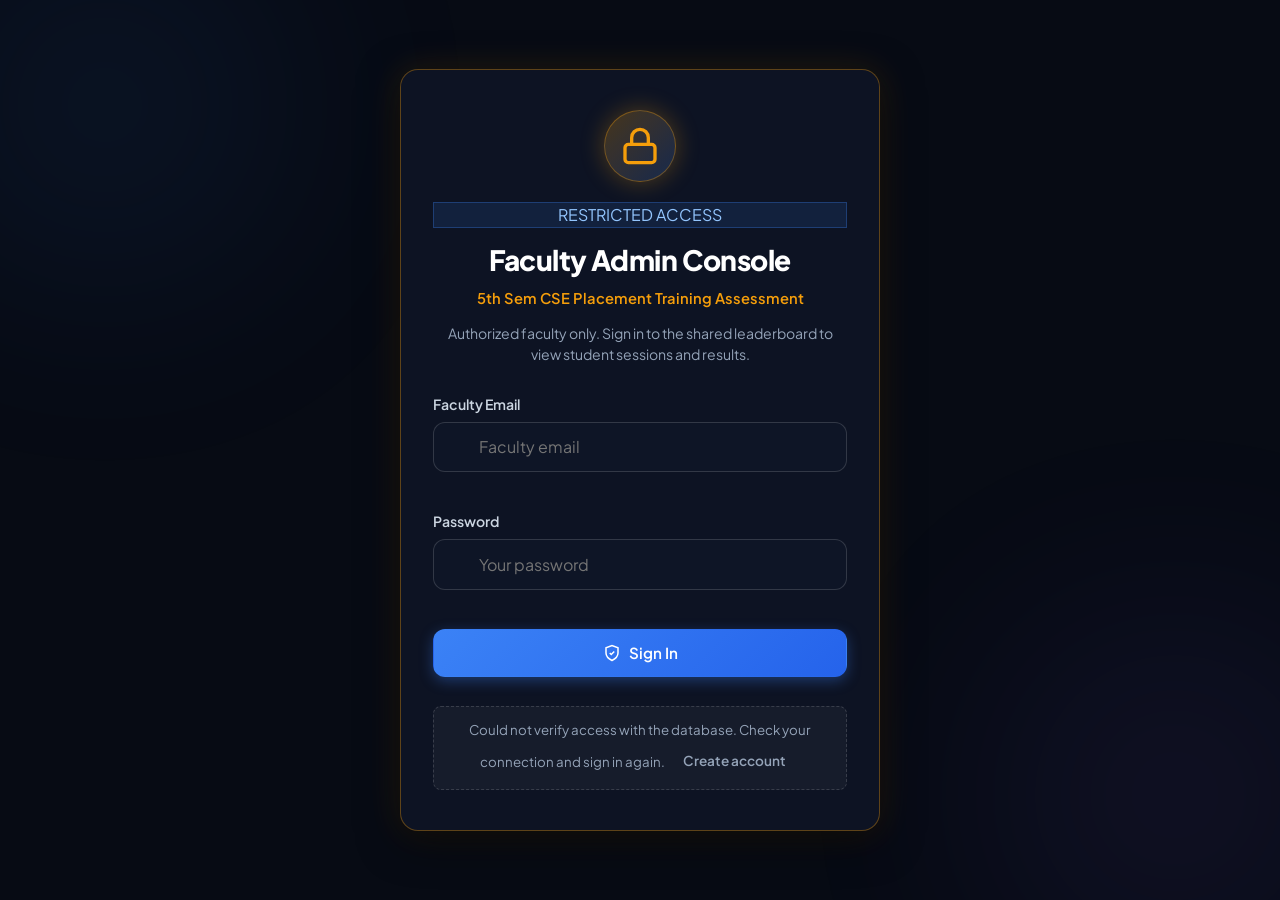
==== commit 739effb9: "Add shared live student leaderboard Co-authored-by: Copilot <223556219+Copilot@users.noreply.github." ====
--- a/admin.html
+++ b/admin.html
@@ -37,25 +37,31 @@
       <div class="badge-pill pill-primary" style="margin-bottom: 0.6rem;">RESTRICTED ACCESS</div>
       <h1 class="auth-title">Faculty Admin Console</h1>
       <p class="auth-subtitle">5th Sem CSE Placement Training Assessment</p>
-      <p class="auth-desc">Authorized faculty and administrators only. Enter your console security PIN to access live candidate feeds, logs, and answers.</p>
+      <p class="auth-desc">Authorized faculty only. Sign in to the shared leaderboard to view student sessions and results.</p>
 
       <form id="adminAuthForm" class="auth-form" novalidate>
         <div class="form-field">
-          <label for="adminPinInput">Faculty Security PIN</label>
+          <label for="adminEmailInput">Faculty Email</label>
           <div class="input-container">
-            <svg class="field-icon" width="18" height="18" viewBox="0 0 24 24" fill="none" stroke="currentColor" stroke-width="2"><rect width="18" height="11" x="3" y="11" rx="2" ry="2"/><path d="M7 11V7a5 5 0 0 1 10 0v4"/></svg>
-            <input type="password" id="adminPinInput" placeholder="Enter PIN (Default: admin123)" autocomplete="current-password" required>
-          </div>
-          <div id="pinError" class="validation-message">Incorrect security PIN. Please try again.</div>
+            <input type="email" id="adminEmailInput" placeholder="Faculty email" autocomplete="username" required>
+          </div>
+        </div>
+
+        <div class="form-field">
+          <label for="adminPasswordInput">Password</label>
+          <div class="input-container">
+            <input type="password" id="adminPasswordInput" placeholder="Your password" autocomplete="current-password" required minlength="8">
+          </div>
         </div>
 
         <button type="submit" id="unlockAdminBtn" class="btn btn-primary btn-full btn-touch">
           <svg width="18" height="18" viewBox="0 0 24 24" fill="none" stroke="currentColor" stroke-width="2"><path d="M12 22s8-4 8-10V5l-8-3-8 3v7c0 6 8 10 8 10z"/><polyline points="9 12 11 14 15 10"/></svg>
-          <span>Unlock Admin Console</span>
+          <span id="adminAuthSubmitLabel">Sign In</span>
         </button>
 
         <div class="pin-hint-box">
-          <small>🔑 Default Forum Security PIN: <code>admin123</code></small>
+          <small id="adminAuthModeLabel">First time? Create an account with the authorized faculty email.</small>
+          <button type="button" id="adminAuthModeToggle" class="btn btn-ghost btn-sm">Create account</button>
         </div>
       </form>
     </div>
@@ -104,7 +110,7 @@
           <svg width="15" height="15" viewBox="0 0 24 24" fill="none" stroke="currentColor" stroke-width="2"><rect width="18" height="11" x="3" y="11" rx="2" ry="2"/><path d="M7 11V7a5 5 0 0 1 10 0v4"/></svg>
           <span>Lock</span>
         </button>
-        <button id="clearAllRecordsBtn" class="btn btn-ghost text-rose btn-sm btn-touch" title="Clear all local candidate logs">
+        <button id="clearAllRecordsBtn" class="btn btn-ghost text-rose btn-sm btn-touch" title="Clear all shared candidate records">
           <svg width="15" height="15" viewBox="0 0 24 24" fill="none" stroke="currentColor" stroke-width="2"><polyline points="3 6 5 6 21 6"/><path d="M19 6v14a2 2 0 0 1-2 2H7a2 2 0 0 1-2-2V6m3 0V4a2 2 0 0 1 2-2h4a2 2 0 0 1 2 2v2"/></svg>
           <span>Reset</span>
         </button>
@@ -121,9 +127,9 @@
             <svg width="24" height="24" viewBox="0 0 24 24" fill="none" stroke="currentColor" stroke-width="2"><path d="M17 21v-2a4 4 0 0 0-4-4H5a4 4 0 0 0-4 4v2"/><circle cx="9" cy="7" r="4"/><path d="M23 21v-2a4 4 0 0 0-3-3.87"/><path d="M16 3.13a4 4 0 0 1 0 7.75"/></svg>
           </div>
           <div class="kpi-details">
-            <span class="kpi-label">Total Submissions</span>
+            <span class="kpi-label">Student Attempts</span>
             <strong id="kpiTotalCandidates" class="kpi-value">0</strong>
-            <span class="kpi-hint">Completed attempts logged</span>
+            <span class="kpi-hint">Live and completed attempts</span>
           </div>
         </div>
 
@@ -188,7 +194,7 @@
         <div class="panel-header-row">
           <div class="panel-title-group">
             <span class="pulse-indicator"></span>
-            <h3 class="panel-title">In-Progress Assessment Feed</h3>
+            <h3 class="panel-title">Live Student Leaderboard</h3>
           </div>
           <span class="badge-pill pill-primary">Live Candidate Sync</span>
         </div>
@@ -215,6 +221,7 @@
             <!-- Status Filter Pills -->
             <div class="dir-filters">
               <button class="dir-filter-tab active" data-filter="all">All (<span id="countTabAll">0</span>)</button>
+              <button class="dir-filter-tab" data-filter="active">Live (<span id="countTabActive">0</span>)</button>
               <button class="dir-filter-tab" data-filter="completed">Completed (<span id="countTabCompleted">0</span>)</button>
               <button class="dir-filter-tab filter-disqualified" data-filter="disqualified">⚠️ Disqualified (<span id="countTabDisqualified">0</span>)</button>
               <button class="dir-filter-tab" data-filter="top">Placement Ready (<span id="countTabTop">0</span>)</button>
@@ -228,13 +235,13 @@
             <thead>
               <tr>
                 <th>ID</th>
-                <th>Date &amp; Time</th>
+                <th>Started</th>
                 <th>Student Name</th>
                 <th>USN</th>
                 <th>Score (/30)</th>
                 <th>Accuracy</th>
                 <th>Duration</th>
-                <th>Proctoring Status</th>
+                <th>Status / Progress</th>
                 <th>Verdict</th>
                 <th>Actions</th>
               </tr>
@@ -308,6 +315,7 @@
   </div>
 
   <!-- Scripts -->
+  <script type="module" src="cloud-client.js"></script>
   <script src="questions.js"></script>
   <script src="admin.js"></script>
 </body>
--- a/admin.css
+++ b/admin.css
@@ -454,6 +454,12 @@
   background: var(--emerald-subtle);
   color: #34d399;
   border: 1px solid var(--emerald-border);
+}
+
+.status-active {
+  background: rgba(59, 130, 246, 0.12);
+  color: #60a5fa;
+  border: 1px solid rgba(59, 130, 246, 0.3);
 }
 
 .status-disqualified {
@@ -812,4 +818,3 @@
     grid-template-columns: 1fr;
   }
 }
-
